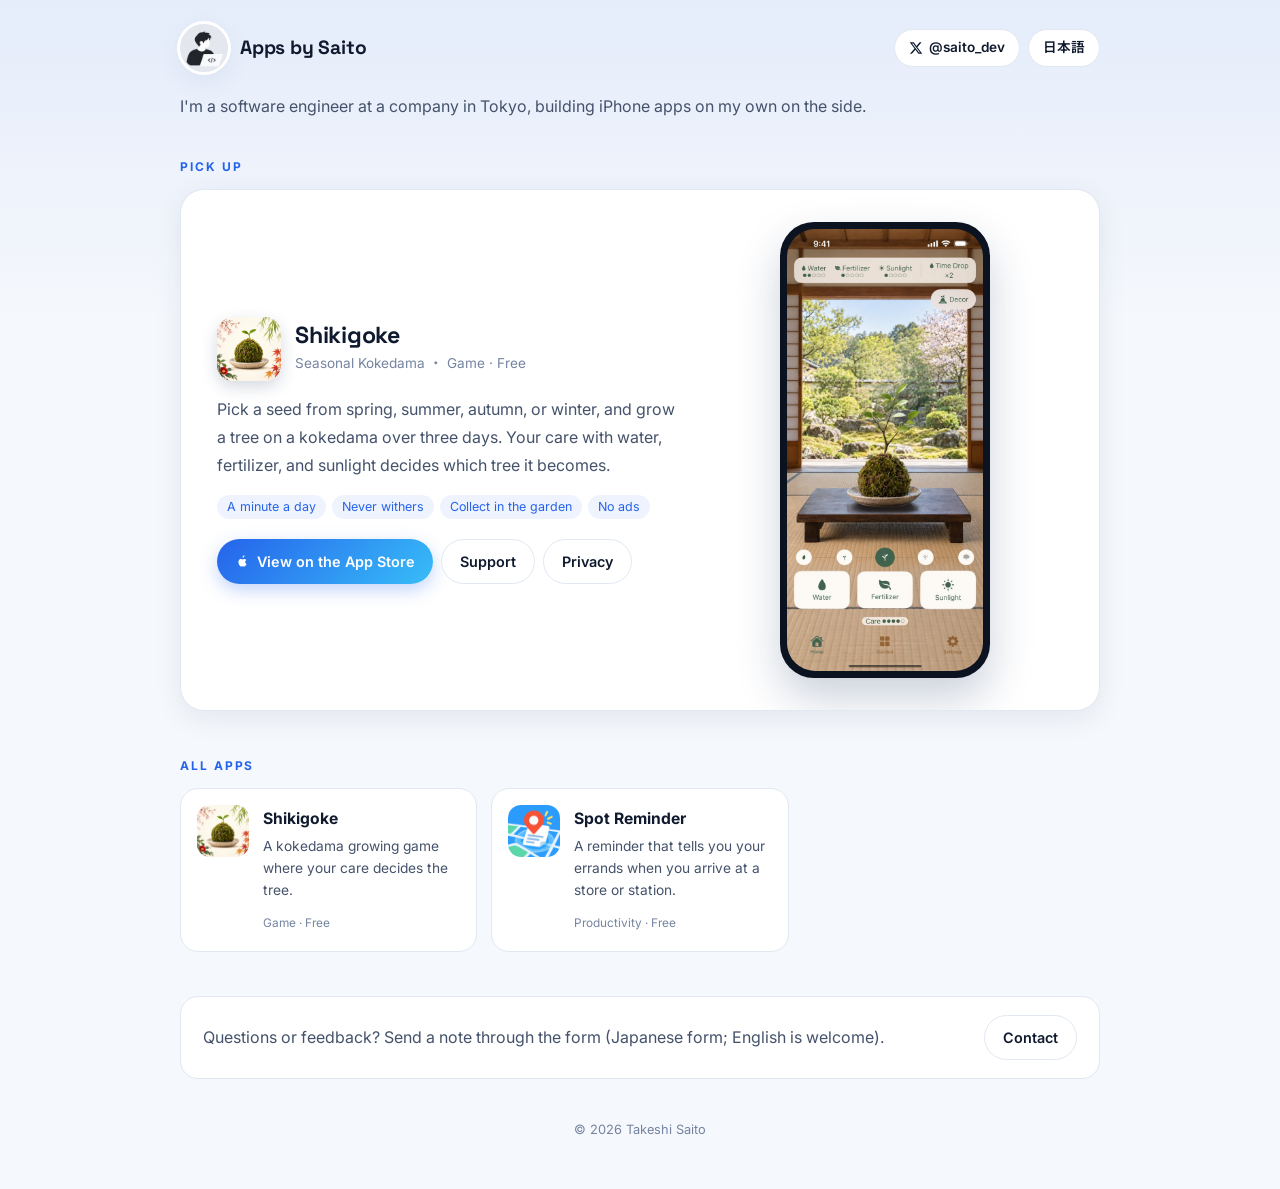
==== en/index.html @ 16587b16 "開発者のトップページ「Saitoの個人開発アプリ」を公開する Co-Authored-By: Claude Opus 5.5 <noreply@anthropic.com>" ====
<!doctype html>
<html lang="en">
<head>
<meta charset="utf-8">
<meta name="viewport" content="width=device-width, initial-scale=1">
<title>Apps by Saito</title>
<meta name="description" content="iPhone apps made by independent developer Takeshi Saito.">
<meta name="theme-color" content="#2563eb">
<link rel="icon" href="../images/avatar.png">
<link rel="preconnect" href="https://fonts.googleapis.com">
<link rel="preconnect" href="https://fonts.gstatic.com" crossorigin>
<link href="https://fonts.googleapis.com/css2?family=Inter:wght@400;600&family=Space+Grotesk:wght@600;700&family=Noto+Sans+JP:wght@400;600;700&display=swap" rel="stylesheet">
<link rel="stylesheet" href="../style.css">
</head>
<body>
<div class="wrap">
<header class="head">
  <a class="me" href="../"><img src="../images/avatar.png" alt=""><span><strong>Apps by Saito</strong></span></a>
  <div class="head-links">
    <a class="pill" href="https://x.com/saito_dev" aria-label="X"><svg viewBox="0 0 24 24" aria-hidden="true"><path d="M18.244 2.25h3.308l-7.227 8.26 8.502 11.24H16.17l-5.214-6.817L4.99 21.75H1.68l7.73-8.835L1.254 2.25H8.08l4.713 6.231zm-1.161 17.52h1.833L7.084 4.126H5.117z"/></svg><span>@saito_dev</span></a>
    <a class="pill" href="../">日本語</a>
  </div>
</header>
<p class="lead">I'm a software engineer at a company in Tokyo, building iPhone apps on my own on the side.</p>
<main>
  <p class="label">Pick up</p>
  <article class="feature" data-pickup>
    <div class="feature-body">
      <div class="app-head">
        <img src="../images/shikigoke.png" alt="">
        <div><h2>Shikigoke</h2><p class="kind">Seasonal Kokedama ・ Game · Free</p></div>
      </div>
      <p class="desc">Pick a seed from spring, summer, autumn, or winter, and grow a tree on a kokedama over three days. Your care with water, fertilizer, and sunlight decides which tree it becomes.</p>
      <ul class="tags"><li>A minute a day</li><li>Never withers</li><li>Collect in the garden</li><li>No ads</li></ul>
      <div class="links"><a class="btn btn-blue" href="https://apps.apple.com/app/id6820094844"><svg viewBox="0 0 24 24" aria-hidden="true"><path d="M16.37 12.6c.02 2.43 2.13 3.24 2.15 3.25-.02.06-.34 1.15-1.11 2.28-.67.98-1.36 1.95-2.45 1.97-1.07.02-1.41-.63-2.64-.63-1.22 0-1.6.61-2.62.65-1.05.04-1.85-1.06-2.52-2.04-1.37-1.99-2.42-5.62-1.01-8.07.7-1.22 1.95-1.99 3.31-2.01 1.03-.02 2.01.7 2.64.7.63 0 1.81-.86 3.05-.73.52.02 1.98.21 2.92 1.59-.08.05-1.74 1.02-1.72 3.04zM14.37 4.65c.56-.68.93-1.62.83-2.56-.8.03-1.77.53-2.35 1.21-.52.6-.97 1.56-.85 2.48.9.07 1.81-.46 2.37-1.13z"/></svg>View on the App Store</a><a class="btn btn-line" href="../shikigoke/en/">Support</a><a class="btn btn-line" href="../shikigoke/en/privacy/">Privacy</a></div>
    </div>
    <div class="phone"><img src="../images/shikigoke_screen_en.jpg" alt="Shikigoke" loading="lazy"></div>
  </article>
  <article class="feature" data-pickup hidden>
    <div class="feature-body">
      <div class="app-head">
        <img src="../images/spot-reminder.png" alt="">
        <div><h2>Spot Reminder</h2><p class="kind">Remember errands when you arrive ・ Productivity · Free</p></div>
      </div>
      <p class="desc">Register the stores, stations, and home you visit often, then just write an errand and pick a place. The app notifies you when you arrive there.</p>
      <ul class="tags"><li>Notifies on arrival</li><li>Date reminders too</li><li>No account</li><li>No ads</li></ul>
      <div class="links"><a class="btn btn-blue" href="https://apps.apple.com/jp/app/id6821204134"><svg viewBox="0 0 24 24" aria-hidden="true"><path d="M16.37 12.6c.02 2.43 2.13 3.24 2.15 3.25-.02.06-.34 1.15-1.11 2.28-.67.98-1.36 1.95-2.45 1.97-1.07.02-1.41-.63-2.64-.63-1.22 0-1.6.61-2.62.65-1.05.04-1.85-1.06-2.52-2.04-1.37-1.99-2.42-5.62-1.01-8.07.7-1.22 1.95-1.99 3.31-2.01 1.03-.02 2.01.7 2.64.7.63 0 1.81-.86 3.05-.73.52.02 1.98.21 2.92 1.59-.08.05-1.74 1.02-1.72 3.04zM14.37 4.65c.56-.68.93-1.62.83-2.56-.8.03-1.77.53-2.35 1.21-.52.6-.97 1.56-.85 2.48.9.07 1.81-.46 2.37-1.13z"/></svg>View on the App Store</a><a class="btn btn-line" href="../spot-reminder/">Support</a><a class="btn btn-line" href="../spot-reminder/privacy/">Privacy</a></div>
    </div>
    <div class="phone"><img src="../images/spot-reminder_screen_en.jpg" alt="Spot Reminder" loading="lazy"></div>
  </article>
  <p class="label">All apps</p>
  <div class="grid">
    <a class="mini" href="https://apps.apple.com/app/id6820094844"><img class="ic" src="../images/shikigoke.png" alt="">
      <div><h3>Shikigoke<span class="new" data-until="2026-11-12">NEW</span></h3>
      <p>A kokedama growing game where your care decides the tree.</p><span class="meta">Game · Free</span></div></a>
    <a class="mini" href="https://apps.apple.com/jp/app/id6821204134"><img class="ic" src="../images/spot-reminder.png" alt="">
      <div><h3>Spot Reminder<span class="new" data-until="2026-11-12">NEW</span></h3>
      <p>A reminder that tells you your errands when you arrive at a store or station.</p><span class="meta">Productivity · Free</span></div></a>
  </div>
  <div class="contact"><p>Questions or feedback? Send a note through the form (Japanese form; English is welcome).</p><a class="btn btn-line" href="https://docs.google.com/forms/d/e/1FAIpQLSfMMRAh4BeQ_ZcTgsZDuV5MzYL22TjPRAj4yL7NFHdgxtLDCQ/viewform">Contact</a></div>
</main>
<footer>© 2026 Takeshi Saito</footer>
</div>
<script>
(function () {
  var cards = document.querySelectorAll('[data-pickup]');
  if (cards.length >= 2) {
  var pick = Math.floor(Math.random() * cards.length);
  cards.forEach(function (c, i) { c.hidden = i !== pick; });
  }
})();
(function () {
  var today = new Date().toISOString().slice(0, 10);
  document.querySelectorAll('[data-until]').forEach(function (n) { if (today >= n.dataset.until) n.remove(); });
})();
</script>
</body>
</html>
---- style.css ----
:root { --bg: #f5f8fc; --card: #ffffff; --ink: #0f1a2e; --ink2: #44526b; --muted: #7584a0; --line: #e1e8f2;
  --blue: #2563eb; --sky: #38bdf8; --shadow: 0 8px 28px rgba(20, 45, 90, .08); }
@media (prefers-color-scheme: dark) {
  :root { --bg: #0a1120; --card: #111a2e; --ink: #e8eef9; --ink2: #b6c3da; --muted: #8796b2; --line: #1f2c47; --shadow: 0 8px 28px rgba(0,0,0,.35); } }
* { box-sizing: border-box; }
html { -webkit-text-size-adjust: 100%; }
body { margin: 0; min-height: 100vh; color: var(--ink); line-height: 1.75; -webkit-font-smoothing: antialiased;
  background: linear-gradient(180deg, rgba(37,99,235,.08), transparent 320px), var(--bg);
  font-family: "Inter", "Noto Sans JP", -apple-system, BlinkMacSystemFont, "Hiragino Sans", sans-serif; }
a { color: inherit; text-decoration: none; }
.wrap { max-width: 960px; margin: 0 auto; padding: 24px 20px 48px; }
.head { display: flex; align-items: center; justify-content: space-between; gap: 12px; flex-wrap: wrap; }
.me { display: flex; align-items: center; gap: 12px; }
.me img { width: 48px; height: 48px; border-radius: 50%; box-shadow: 0 0 0 3px var(--card), var(--shadow); }
.me strong { display: block; font-family: "Space Grotesk", "Inter", sans-serif; font-size: 1.2rem; letter-spacing: -.01em; line-height: 1.2; }
.me small { color: var(--muted); font-size: .82rem; }
.head-links { display: flex; gap: 8px; }
.pill { display: inline-flex; align-items: center; gap: 6px; font-size: .85rem; font-weight: 600; background: var(--card); border: 1px solid var(--line); border-radius: 999px; padding: 6px 14px; }
.pill svg { width: 14px; height: 14px; fill: currentColor; }
.lead { color: var(--ink2); margin: 20px 0 36px; }
.label { font-size: .75rem; letter-spacing: .16em; text-transform: uppercase; color: var(--blue); font-weight: 700; margin: 0 0 12px; }
.feature { display: grid; grid-template-columns: 1.3fr 1fr; gap: 28px; align-items: center; background: var(--card); border: 1px solid var(--line);
  border-radius: 24px; padding: 32px 36px; box-shadow: var(--shadow); overflow: hidden; }
.app-head { display: flex; align-items: center; gap: 14px; margin-bottom: 14px; }
.app-head img { width: 64px; height: 64px; border-radius: 16px; box-shadow: 0 6px 16px rgba(20,45,90,.18); }
.feature h2 { font-family: "Space Grotesk", "Inter", "Noto Sans JP", sans-serif; font-size: 1.45rem; margin: 0; line-height: 1.25; letter-spacing: -.01em; }
.kind { color: var(--muted); font-size: .85rem; margin: 2px 0 0; }
.desc { color: var(--ink2); margin: 0 0 16px; }
.tags { display: flex; flex-wrap: wrap; gap: 6px; list-style: none; margin: 0 0 20px; padding: 0; }
.tags li { font-size: .78rem; color: var(--blue); background: rgba(37,99,235,.08); border-radius: 999px; padding: 1px 10px; }
.links { display: flex; flex-wrap: wrap; gap: 8px; }
.btn { display: inline-flex; align-items: center; gap: 7px; font-weight: 600; font-size: .9rem; border-radius: 999px; padding: 9px 18px; transition: transform .15s ease; }
.btn:hover { transform: translateY(-1px); }
.btn svg { width: 15px; height: 15px; fill: currentColor; }
.btn-blue { background: linear-gradient(135deg, var(--blue), var(--sky)); color: #fff; box-shadow: 0 6px 18px rgba(37,99,235,.28); }
.btn-line { border: 1px solid var(--line); background: var(--card); }
.phone { justify-self: center; width: min(210px, 60vw); aspect-ratio: 600 / 1304; border-radius: 34px; padding: 7px; background: #0b1220;
  box-shadow: 0 20px 44px rgba(20,45,90,.22); }
.phone img { display: block; width: 100%; height: 100%; object-fit: cover; border-radius: 28px; }
.grid { display: grid; grid-template-columns: repeat(auto-fill, minmax(260px, 1fr)); gap: 14px; }
main > .label:not(:first-child) { margin-top: 44px; }
.mini { display: flex; gap: 14px; align-items: flex-start; background: var(--card); border: 1px solid var(--line); border-radius: 18px; padding: 16px;
  transition: transform .15s ease, box-shadow .15s ease; }
.mini:hover { transform: translateY(-2px); box-shadow: var(--shadow); }
.mini .ic { width: 52px; height: 52px; border-radius: 13px; flex: none; object-fit: cover; background: linear-gradient(135deg, #93c5fd, #38bdf8); }
.mini h3 { margin: 0; font-size: .98rem; }
.mini p { margin: 2px 0 6px; color: var(--ink2); font-size: .86rem; line-height: 1.6; }
.mini .meta { font-size: .74rem; color: var(--muted); }
.new { font-size: .66rem; color: #fff; background: linear-gradient(135deg, var(--blue), var(--sky)); border-radius: 999px; padding: 1px 7px; margin-left: 6px; vertical-align: 2px; }
.contact { margin-top: 44px; display: flex; flex-wrap: wrap; align-items: center; justify-content: space-between; gap: 12px;
  background: var(--card); border: 1px solid var(--line); border-radius: 18px; padding: 18px 22px; }
.contact p { margin: 0; color: var(--ink2); }
footer { margin-top: 40px; text-align: center; color: var(--muted); font-size: .8rem; }
@media (max-width: 720px) {
  .feature { grid-template-columns: 1fr; padding: 24px 20px; }
  .phone { width: min(160px, 45vw); }
}
.btn-soon { border: 1px dashed var(--line); color: var(--muted); }
.feature.no-shot { grid-template-columns: 1fr; }
[hidden] { display: none !important; }
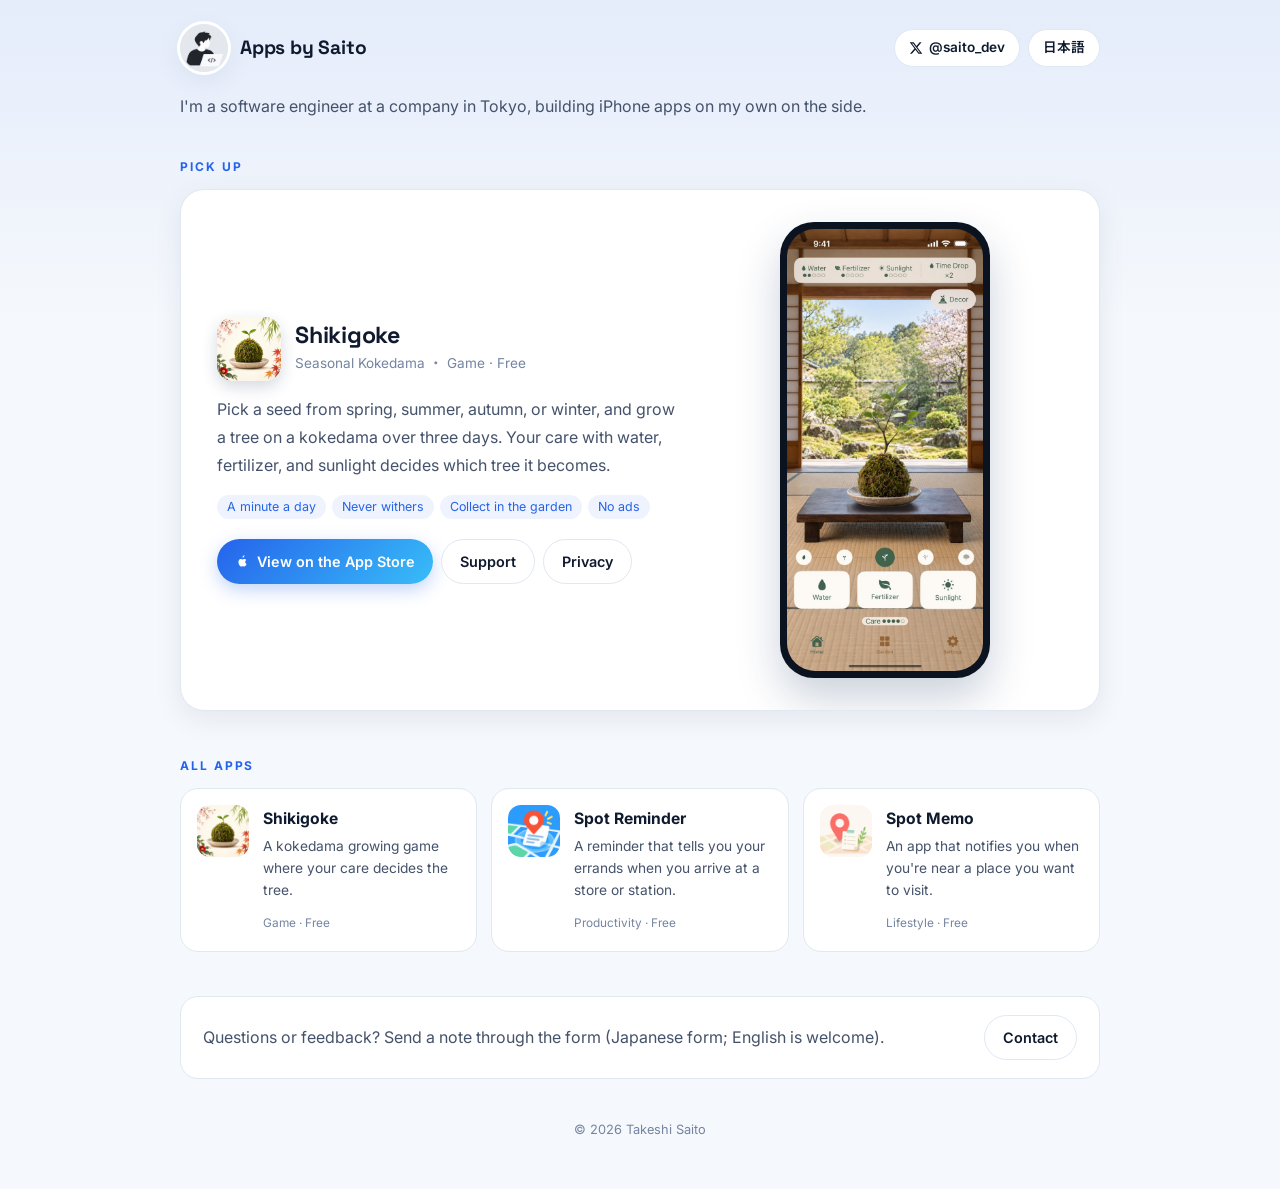
==== commit dd4bd291: "すぽっとメモの公開に合わせて、アプリ一覧に追加する Co-Authored-By: Claude Opus 5.5 <noreply@anthropic.com>" ====
--- a/en/index.html
+++ b/en/index.html
@@ -48,6 +48,18 @@
     </div>
     <div class="phone"><img src="../images/spot-reminder_screen_en.jpg" alt="Spot Reminder" loading="lazy"></div>
   </article>
+  <article class="feature" data-pickup hidden>
+    <div class="feature-body">
+      <div class="app-head">
+        <img src="../images/spot-memo.png" alt="">
+        <div><h2>Spot Memo</h2><p class="kind">Get notified near places you want to visit ・ Lifestyle · Free</p></div>
+      </div>
+      <p class="desc">Save the shops and places you want to visit someday, and the app notifies you when you&#x27;re nearby. No more realizing too late that you were right next to one.</p>
+      <ul class="tags"><li>Notifies when nearby</li><li>Add from the map</li><li>No account</li><li>No ads</li></ul>
+      <div class="links"><a class="btn btn-blue" href="https://apps.apple.com/jp/app/id6823166585"><svg viewBox="0 0 24 24" aria-hidden="true"><path d="M16.37 12.6c.02 2.43 2.13 3.24 2.15 3.25-.02.06-.34 1.15-1.11 2.28-.67.98-1.36 1.95-2.45 1.97-1.07.02-1.41-.63-2.64-.63-1.22 0-1.6.61-2.62.65-1.05.04-1.85-1.06-2.52-2.04-1.37-1.99-2.42-5.62-1.01-8.07.7-1.22 1.95-1.99 3.31-2.01 1.03-.02 2.01.7 2.64.7.63 0 1.81-.86 3.05-.73.52.02 1.98.21 2.92 1.59-.08.05-1.74 1.02-1.72 3.04zM14.37 4.65c.56-.68.93-1.62.83-2.56-.8.03-1.77.53-2.35 1.21-.52.6-.97 1.56-.85 2.48.9.07 1.81-.46 2.37-1.13z"/></svg>View on the App Store</a><a class="btn btn-line" href="../spot-memo/">Support</a><a class="btn btn-line" href="../spot-memo/privacy/">Privacy</a></div>
+    </div>
+    <div class="phone"><img src="../images/spot-memo_screen_ja.jpg" alt="Spot Memo" loading="lazy"></div>
+  </article>
   <p class="label">All apps</p>
   <div class="grid">
     <a class="mini" href="https://apps.apple.com/app/id6820094844"><img class="ic" src="../images/shikigoke.png" alt="">
@@ -56,6 +68,9 @@
     <a class="mini" href="https://apps.apple.com/jp/app/id6821204134"><img class="ic" src="../images/spot-reminder.png" alt="">
       <div><h3>Spot Reminder<span class="new" data-until="2026-11-12">NEW</span></h3>
       <p>A reminder that tells you your errands when you arrive at a store or station.</p><span class="meta">Productivity · Free</span></div></a>
+    <a class="mini" href="https://apps.apple.com/jp/app/id6823166585"><img class="ic" src="../images/spot-memo.png" alt="">
+      <div><h3>Spot Memo<span class="new" data-until="2026-11-18">NEW</span></h3>
+      <p>An app that notifies you when you&#x27;re near a place you want to visit.</p><span class="meta">Lifestyle · Free</span></div></a>
   </div>
   <div class="contact"><p>Questions or feedback? Send a note through the form (Japanese form; English is welcome).</p><a class="btn btn-line" href="https://docs.google.com/forms/d/e/1FAIpQLSfMMRAh4BeQ_ZcTgsZDuV5MzYL22TjPRAj4yL7NFHdgxtLDCQ/viewform">Contact</a></div>
 </main>
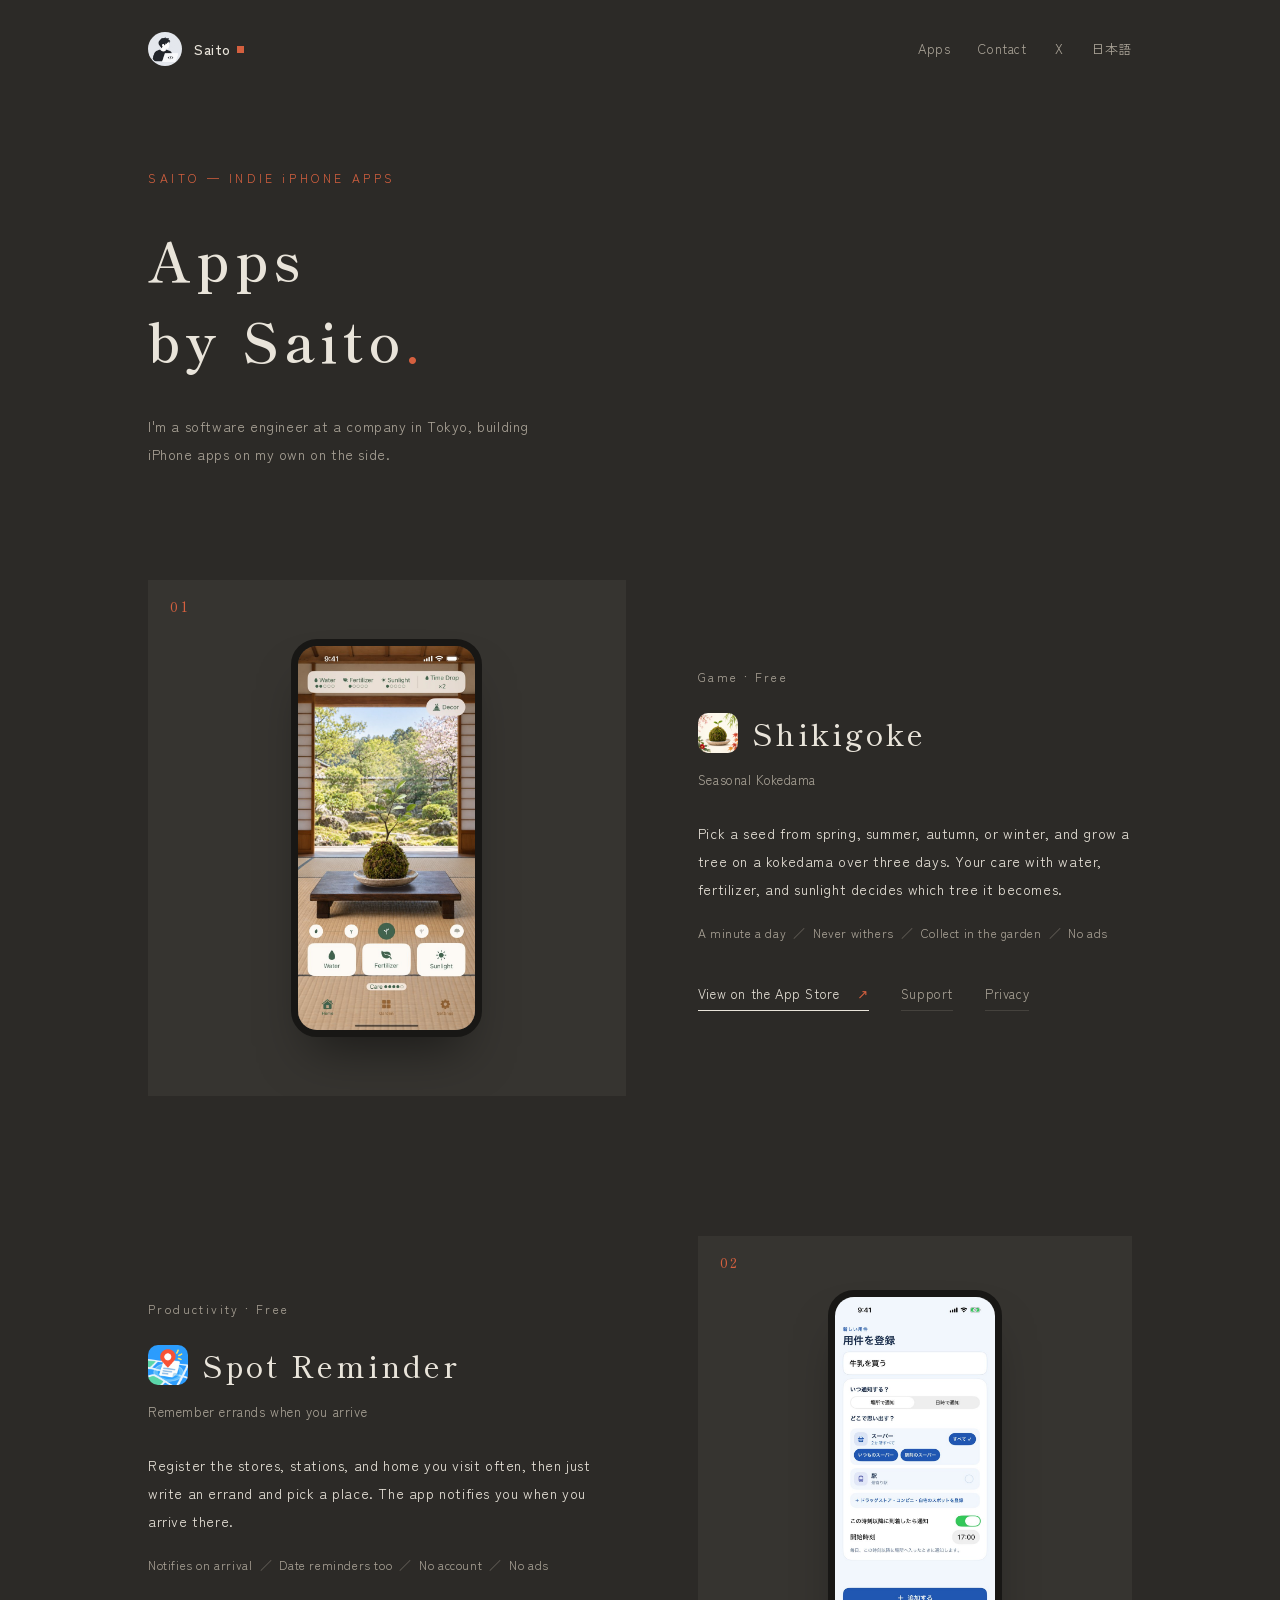
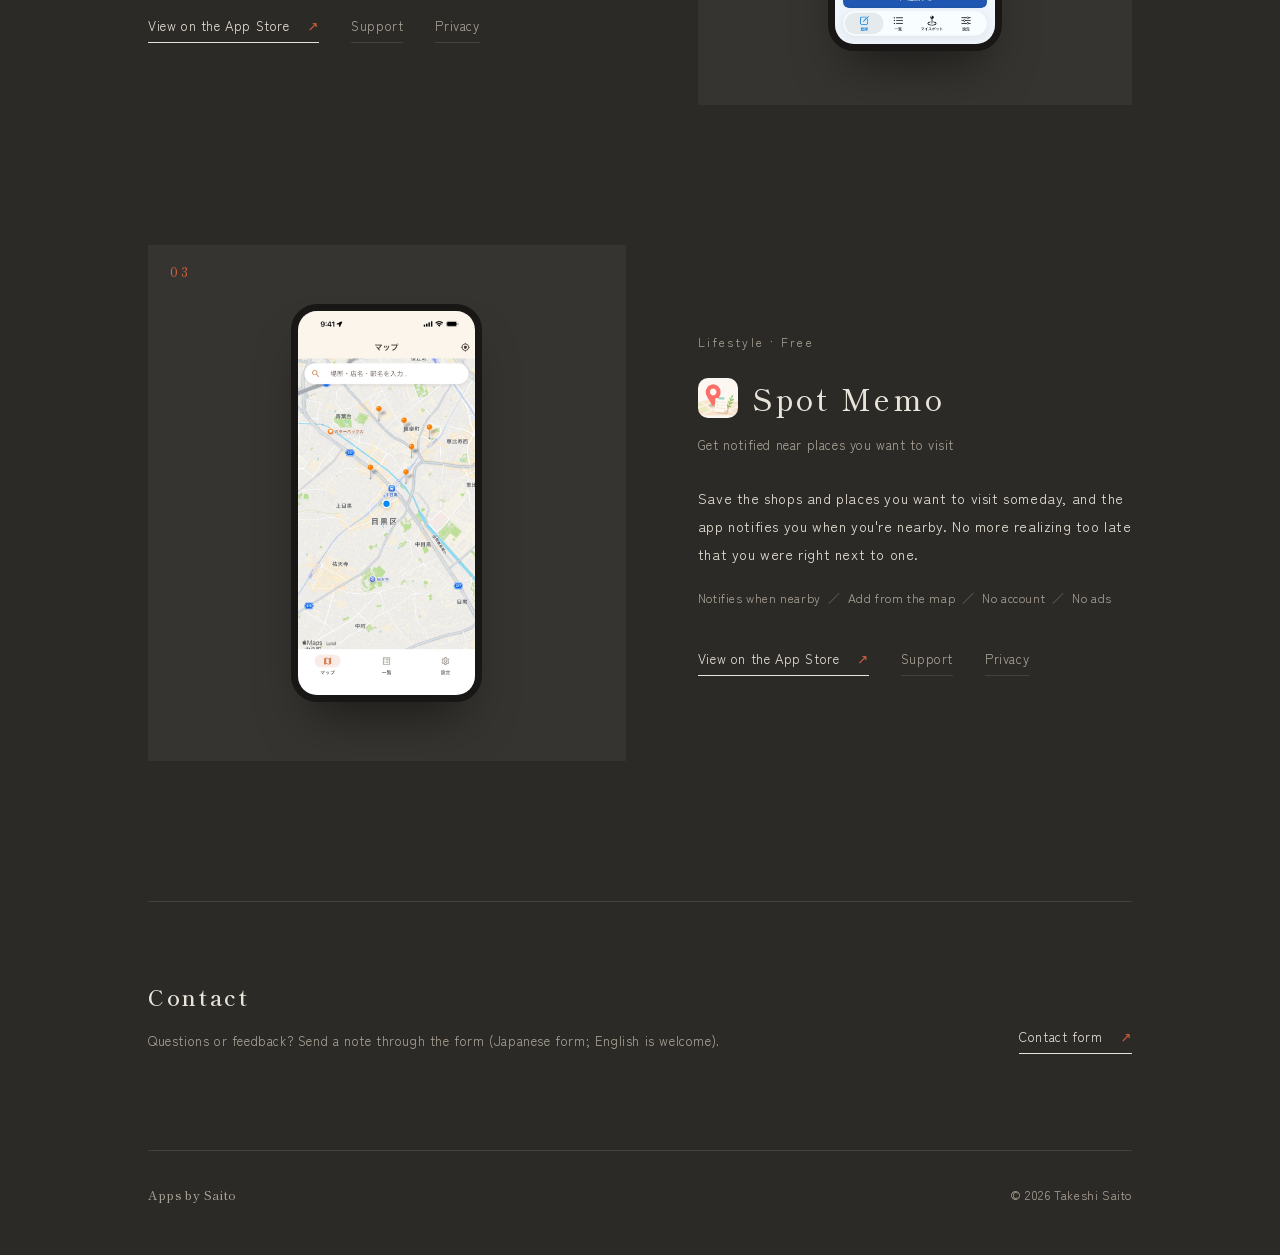
==== commit 0dfdc8d1: "トップページのデザインを変える：消炭色の地に朱の差し色、アプリを左右交互に並べる Co-Authored-By: Claude Opus 5.5 <noreply@anthropic.com>" ====
--- a/en/index.html
+++ b/en/index.html
@@ -5,88 +5,129 @@
 <meta name="viewport" content="width=device-width, initial-scale=1">
 <title>Apps by Saito</title>
 <meta name="description" content="iPhone apps made by independent developer Takeshi Saito.">
-<meta name="theme-color" content="#2563eb">
+<meta name="theme-color" content="#2c2a27">
 <link rel="icon" href="../images/avatar.png">
 <link rel="preconnect" href="https://fonts.googleapis.com">
 <link rel="preconnect" href="https://fonts.gstatic.com" crossorigin>
-<link href="https://fonts.googleapis.com/css2?family=Inter:wght@400;600&family=Space+Grotesk:wght@600;700&family=Noto+Sans+JP:wght@400;600;700&display=swap" rel="stylesheet">
+<link href="https://fonts.googleapis.com/css2?family=Shippori+Mincho:wght@500;600&family=Zen+Kaku+Gothic+New:wght@400;500&display=swap" rel="stylesheet">
 <link rel="stylesheet" href="../style.css">
+<script>document.documentElement.classList.add('js')</script>
 </head>
 <body>
 <div class="wrap">
-<header class="head">
-  <a class="me" href="../"><img src="../images/avatar.png" alt=""><span><strong>Apps by Saito</strong></span></a>
-  <div class="head-links">
-    <a class="pill" href="https://x.com/saito_dev" aria-label="X"><svg viewBox="0 0 24 24" aria-hidden="true"><path d="M18.244 2.25h3.308l-7.227 8.26 8.502 11.24H16.17l-5.214-6.817L4.99 21.75H1.68l7.73-8.835L1.254 2.25H8.08l4.713 6.231zm-1.161 17.52h1.833L7.084 4.126H5.117z"/></svg><span>@saito_dev</span></a>
-    <a class="pill" href="../">日本語</a>
-  </div>
-</header>
-<p class="lead">I'm a software engineer at a company in Tokyo, building iPhone apps on my own on the side.</p>
-<main>
-  <p class="label">Pick up</p>
-  <article class="feature" data-pickup>
-    <div class="feature-body">
-      <div class="app-head">
-        <img src="../images/shikigoke.png" alt="">
-        <div><h2>Shikigoke</h2><p class="kind">Seasonal Kokedama ・ Game · Free</p></div>
+  <header>
+    <a class="me" href="../"><img src="../images/avatar.png" alt=""><span>Saito</span></a>
+    <nav>
+      <a href="#apps">Apps</a>
+      <a href="#contact" class="hide-sp">Contact</a>
+      <a href="https://x.com/saito_dev">X</a>
+      <a href="../">日本語</a>
+    </nav>
+  </header>
+
+  <section class="hero">
+    <p class="eyebrow">SAITO — INDIE iPHONE APPS</p>
+    <h1 class="mincho">Apps<br>by Saito<em>.</em></h1>
+    <p>I'm a software engineer at a company in Tokyo, building iPhone apps on my own on the side.</p>
+  </section>
+
+  <main id="apps">
+    <article class="app reveal">
+      <div class="shot">
+        <span class="num mincho">01</span>
+        <img class="phone" src="../images/shikigoke_screen_en.jpg" alt="Shikigoke screen" loading="lazy">
       </div>
-      <p class="desc">Pick a seed from spring, summer, autumn, or winter, and grow a tree on a kokedama over three days. Your care with water, fertilizer, and sunlight decides which tree it becomes.</p>
-      <ul class="tags"><li>A minute a day</li><li>Never withers</li><li>Collect in the garden</li><li>No ads</li></ul>
-      <div class="links"><a class="btn btn-blue" href="https://apps.apple.com/app/id6820094844"><svg viewBox="0 0 24 24" aria-hidden="true"><path d="M16.37 12.6c.02 2.43 2.13 3.24 2.15 3.25-.02.06-.34 1.15-1.11 2.28-.67.98-1.36 1.95-2.45 1.97-1.07.02-1.41-.63-2.64-.63-1.22 0-1.6.61-2.62.65-1.05.04-1.85-1.06-2.52-2.04-1.37-1.99-2.42-5.62-1.01-8.07.7-1.22 1.95-1.99 3.31-2.01 1.03-.02 2.01.7 2.64.7.63 0 1.81-.86 3.05-.73.52.02 1.98.21 2.92 1.59-.08.05-1.74 1.02-1.72 3.04zM14.37 4.65c.56-.68.93-1.62.83-2.56-.8.03-1.77.53-2.35 1.21-.52.6-.97 1.56-.85 2.48.9.07 1.81-.46 2.37-1.13z"/></svg>View on the App Store</a><a class="btn btn-line" href="../shikigoke/en/">Support</a><a class="btn btn-line" href="../shikigoke/en/privacy/">Privacy</a></div>
+      <div class="text">
+        <p class="kind">Game · Free<span class="new" data-until="2026-11-12">NEW</span></p>
+        <h2 class="mincho"><img src="../images/shikigoke.png" alt="">Shikigoke</h2>
+        <p class="sub">Seasonal Kokedama</p>
+        <p class="desc">Pick a seed from spring, summer, autumn, or winter, and grow a tree on a kokedama over three days. Your care with water, fertilizer, and sunlight decides which tree it becomes.</p>
+        <p class="tags"><span>A minute a day</span><span>Never withers</span><span>Collect in the garden</span><span>No ads</span></p>
+        <div class="links"><a href="https://apps.apple.com/app/id6820094844">View on the App Store<span>↗</span></a><a class="sub" href="../shikigoke/en/">Support</a><a class="sub" href="../shikigoke/en/privacy/">Privacy</a></div>
+      </div>
+    </article>
+    <article class="app reveal">
+      <div class="shot">
+        <span class="num mincho">02</span>
+        <img class="phone" src="../images/spot-reminder_screen_en.jpg" alt="Spot Reminder screen" loading="lazy">
+      </div>
+      <div class="text">
+        <p class="kind">Productivity · Free<span class="new" data-until="2026-11-12">NEW</span></p>
+        <h2 class="mincho"><img src="../images/spot-reminder.png" alt="">Spot Reminder</h2>
+        <p class="sub">Remember errands when you arrive</p>
+        <p class="desc">Register the stores, stations, and home you visit often, then just write an errand and pick a place. The app notifies you when you arrive there.</p>
+        <p class="tags"><span>Notifies on arrival</span><span>Date reminders too</span><span>No account</span><span>No ads</span></p>
+        <div class="links"><a href="https://apps.apple.com/jp/app/id6821204134">View on the App Store<span>↗</span></a><a class="sub" href="../spot-reminder/">Support</a><a class="sub" href="../spot-reminder/privacy/">Privacy</a></div>
+      </div>
+    </article>
+    <article class="app reveal">
+      <div class="shot">
+        <span class="num mincho">03</span>
+        <img class="phone" src="../images/spot-memo_screen_ja.jpg" alt="Spot Memo screen" loading="lazy">
+      </div>
+      <div class="text">
+        <p class="kind">Lifestyle · Free<span class="new" data-until="2026-11-18">NEW</span></p>
+        <h2 class="mincho"><img src="../images/spot-memo.png" alt="">Spot Memo</h2>
+        <p class="sub">Get notified near places you want to visit</p>
+        <p class="desc">Save the shops and places you want to visit someday, and the app notifies you when you&#x27;re nearby. No more realizing too late that you were right next to one.</p>
+        <p class="tags"><span>Notifies when nearby</span><span>Add from the map</span><span>No account</span><span>No ads</span></p>
+        <div class="links"><a href="https://apps.apple.com/jp/app/id6823166585">View on the App Store<span>↗</span></a><a class="sub" href="../spot-memo/">Support</a><a class="sub" href="../spot-memo/privacy/">Privacy</a></div>
+      </div>
+    </article>
+  </main>
+
+  <section class="contact reveal" id="contact">
+    <div>
+      <h2 class="mincho">Contact</h2>
+      <p>Questions or feedback? Send a note through the form (Japanese form; English is welcome).</p>
     </div>
-    <div class="phone"><img src="../images/shikigoke_screen_en.jpg" alt="Shikigoke" loading="lazy"></div>
-  </article>
-  <article class="feature" data-pickup hidden>
-    <div class="feature-body">
-      <div class="app-head">
-        <img src="../images/spot-reminder.png" alt="">
-        <div><h2>Spot Reminder</h2><p class="kind">Remember errands when you arrive ・ Productivity · Free</p></div>
-      </div>
-      <p class="desc">Register the stores, stations, and home you visit often, then just write an errand and pick a place. The app notifies you when you arrive there.</p>
-      <ul class="tags"><li>Notifies on arrival</li><li>Date reminders too</li><li>No account</li><li>No ads</li></ul>
-      <div class="links"><a class="btn btn-blue" href="https://apps.apple.com/jp/app/id6821204134"><svg viewBox="0 0 24 24" aria-hidden="true"><path d="M16.37 12.6c.02 2.43 2.13 3.24 2.15 3.25-.02.06-.34 1.15-1.11 2.28-.67.98-1.36 1.95-2.45 1.97-1.07.02-1.41-.63-2.64-.63-1.22 0-1.6.61-2.62.65-1.05.04-1.85-1.06-2.52-2.04-1.37-1.99-2.42-5.62-1.01-8.07.7-1.22 1.95-1.99 3.31-2.01 1.03-.02 2.01.7 2.64.7.63 0 1.81-.86 3.05-.73.52.02 1.98.21 2.92 1.59-.08.05-1.74 1.02-1.72 3.04zM14.37 4.65c.56-.68.93-1.62.83-2.56-.8.03-1.77.53-2.35 1.21-.52.6-.97 1.56-.85 2.48.9.07 1.81-.46 2.37-1.13z"/></svg>View on the App Store</a><a class="btn btn-line" href="../spot-reminder/">Support</a><a class="btn btn-line" href="../spot-reminder/privacy/">Privacy</a></div>
-    </div>
-    <div class="phone"><img src="../images/spot-reminder_screen_en.jpg" alt="Spot Reminder" loading="lazy"></div>
-  </article>
-  <article class="feature" data-pickup hidden>
-    <div class="feature-body">
-      <div class="app-head">
-        <img src="../images/spot-memo.png" alt="">
-        <div><h2>Spot Memo</h2><p class="kind">Get notified near places you want to visit ・ Lifestyle · Free</p></div>
-      </div>
-      <p class="desc">Save the shops and places you want to visit someday, and the app notifies you when you&#x27;re nearby. No more realizing too late that you were right next to one.</p>
-      <ul class="tags"><li>Notifies when nearby</li><li>Add from the map</li><li>No account</li><li>No ads</li></ul>
-      <div class="links"><a class="btn btn-blue" href="https://apps.apple.com/jp/app/id6823166585"><svg viewBox="0 0 24 24" aria-hidden="true"><path d="M16.37 12.6c.02 2.43 2.13 3.24 2.15 3.25-.02.06-.34 1.15-1.11 2.28-.67.98-1.36 1.95-2.45 1.97-1.07.02-1.41-.63-2.64-.63-1.22 0-1.6.61-2.62.65-1.05.04-1.85-1.06-2.52-2.04-1.37-1.99-2.42-5.62-1.01-8.07.7-1.22 1.95-1.99 3.31-2.01 1.03-.02 2.01.7 2.64.7.63 0 1.81-.86 3.05-.73.52.02 1.98.21 2.92 1.59-.08.05-1.74 1.02-1.72 3.04zM14.37 4.65c.56-.68.93-1.62.83-2.56-.8.03-1.77.53-2.35 1.21-.52.6-.97 1.56-.85 2.48.9.07 1.81-.46 2.37-1.13z"/></svg>View on the App Store</a><a class="btn btn-line" href="../spot-memo/">Support</a><a class="btn btn-line" href="../spot-memo/privacy/">Privacy</a></div>
-    </div>
-    <div class="phone"><img src="../images/spot-memo_screen_ja.jpg" alt="Spot Memo" loading="lazy"></div>
-  </article>
-  <p class="label">All apps</p>
-  <div class="grid">
-    <a class="mini" href="https://apps.apple.com/app/id6820094844"><img class="ic" src="../images/shikigoke.png" alt="">
-      <div><h3>Shikigoke<span class="new" data-until="2026-11-12">NEW</span></h3>
-      <p>A kokedama growing game where your care decides the tree.</p><span class="meta">Game · Free</span></div></a>
-    <a class="mini" href="https://apps.apple.com/jp/app/id6821204134"><img class="ic" src="../images/spot-reminder.png" alt="">
-      <div><h3>Spot Reminder<span class="new" data-until="2026-11-12">NEW</span></h3>
-      <p>A reminder that tells you your errands when you arrive at a store or station.</p><span class="meta">Productivity · Free</span></div></a>
-    <a class="mini" href="https://apps.apple.com/jp/app/id6823166585"><img class="ic" src="../images/spot-memo.png" alt="">
-      <div><h3>Spot Memo<span class="new" data-until="2026-11-18">NEW</span></h3>
-      <p>An app that notifies you when you&#x27;re near a place you want to visit.</p><span class="meta">Lifestyle · Free</span></div></a>
-  </div>
-  <div class="contact"><p>Questions or feedback? Send a note through the form (Japanese form; English is welcome).</p><a class="btn btn-line" href="https://docs.google.com/forms/d/e/1FAIpQLSfMMRAh4BeQ_ZcTgsZDuV5MzYL22TjPRAj4yL7NFHdgxtLDCQ/viewform">Contact</a></div>
-</main>
-<footer>© 2026 Takeshi Saito</footer>
+    <div class="links"><a href="https://docs.google.com/forms/d/e/1FAIpQLSfMMRAh4BeQ_ZcTgsZDuV5MzYL22TjPRAj4yL7NFHdgxtLDCQ/viewform">Contact form<span>↗</span></a></div>
+  </section>
+
+  <footer>
+    <span class="mincho">Apps by Saito</span>
+    <span>© 2026 Takeshi Saito</span>
+  </footer>
 </div>
 <script>
-(function () {
-  var cards = document.querySelectorAll('[data-pickup]');
-  if (cards.length >= 2) {
-  var pick = Math.floor(Math.random() * cards.length);
-  cards.forEach(function (c, i) { c.hidden = i !== pick; });
+(() => {
+  // NEW の印：期限を過ぎていたら消す
+  const today = new Date().toISOString().slice(0, 10);
+  document.querySelectorAll('[data-until]').forEach(n => { if (today >= n.dataset.until) n.remove(); });
+
+  // 見出しを一文字ずつに分け、墨がにじむように出す
+  const h1 = document.querySelector('.hero h1');
+  let i = 0;
+  [...h1.childNodes].forEach(n => {
+    if (n.nodeType !== 3) return;
+    const frag = document.createDocumentFragment();
+    [...n.textContent].forEach(c => {
+      const sp = document.createElement('span');
+      sp.className = 'ch'; sp.textContent = c; sp.style.setProperty('--i', i++);
+      frag.append(sp);
+    });
+    n.replaceWith(frag);
+  });
+  h1.style.setProperty('--n', i);
+
+  // 各段がスクロールでふわっと出る
+  const els = document.querySelectorAll('.reveal');
+  if ('IntersectionObserver' in window) {
+    const io = new IntersectionObserver(entries => entries.forEach(en => {
+      if (en.isIntersecting) { en.target.classList.add('in'); io.unobserve(en.target); }
+    }), { threshold: .12 });
+    els.forEach(el => io.observe(el));
+  } else {
+    els.forEach(el => el.classList.add('in'));
   }
-})();
-(function () {
-  var today = new Date().toISOString().slice(0, 10);
-  document.querySelectorAll('[data-until]').forEach(function (n) { if (today >= n.dataset.until) n.remove(); });
+
+  // 枠の上をカーソルの光がなでる
+  if (matchMedia('(prefers-reduced-motion: reduce)').matches) return;
+  document.querySelectorAll('.shot').forEach(el => el.addEventListener('pointermove', ev => {
+    const r = el.getBoundingClientRect();
+    el.style.setProperty('--mx', (ev.clientX - r.left) + 'px');
+    el.style.setProperty('--my', (ev.clientY - r.top) + 'px');
+  }));
 })();
 </script>
 </body>
--- a/style.css
+++ b/style.css
@@ -1,60 +1,115 @@
-:root { --bg: #f5f8fc; --card: #ffffff; --ink: #0f1a2e; --ink2: #44526b; --muted: #7584a0; --line: #e1e8f2;
-  --blue: #2563eb; --sky: #38bdf8; --shadow: 0 8px 28px rgba(20, 45, 90, .08); }
-@media (prefers-color-scheme: dark) {
-  :root { --bg: #0a1120; --card: #111a2e; --ink: #e8eef9; --ink2: #b6c3da; --muted: #8796b2; --line: #1f2c47; --shadow: 0 8px 28px rgba(0,0,0,.35); } }
-* { box-sizing: border-box; }
-html { -webkit-text-size-adjust: 100%; }
-body { margin: 0; min-height: 100vh; color: var(--ink); line-height: 1.75; -webkit-font-smoothing: antialiased;
-  background: linear-gradient(180deg, rgba(37,99,235,.08), transparent 320px), var(--bg);
-  font-family: "Inter", "Noto Sans JP", -apple-system, BlinkMacSystemFont, "Hiragino Sans", sans-serif; }
+/* 消炭色の地に、生成りの文字と朱の差し色 */
+:root {
+  --paper: #2c2a27;
+  --panel: #363430;
+  --ink: #e9e4da;
+  --muted: #aaa397;
+  --line: #45423d;
+  --frame: #181715;
+  --shu: #d5603f;
+  color-scheme: dark;
+}
+* { box-sizing: border-box; margin: 0; padding: 0; }
+html { scroll-behavior: smooth; }
+body {
+  background: var(--paper);
+  color: var(--ink);
+  font-family: "Zen Kaku Gothic New", system-ui, sans-serif;
+  font-size: 15px;
+  line-height: 2;
+  letter-spacing: .04em;
+  -webkit-font-smoothing: antialiased;
+  overflow-x: hidden;
+}
 a { color: inherit; text-decoration: none; }
-.wrap { max-width: 960px; margin: 0 auto; padding: 24px 20px 48px; }
-.head { display: flex; align-items: center; justify-content: space-between; gap: 12px; flex-wrap: wrap; }
-.me { display: flex; align-items: center; gap: 12px; }
-.me img { width: 48px; height: 48px; border-radius: 50%; box-shadow: 0 0 0 3px var(--card), var(--shadow); }
-.me strong { display: block; font-family: "Space Grotesk", "Inter", sans-serif; font-size: 1.2rem; letter-spacing: -.01em; line-height: 1.2; }
-.me small { color: var(--muted); font-size: .82rem; }
-.head-links { display: flex; gap: 8px; }
-.pill { display: inline-flex; align-items: center; gap: 6px; font-size: .85rem; font-weight: 600; background: var(--card); border: 1px solid var(--line); border-radius: 999px; padding: 6px 14px; }
-.pill svg { width: 14px; height: 14px; fill: currentColor; }
-.lead { color: var(--ink2); margin: 20px 0 36px; }
-.label { font-size: .75rem; letter-spacing: .16em; text-transform: uppercase; color: var(--blue); font-weight: 700; margin: 0 0 12px; }
-.feature { display: grid; grid-template-columns: 1.3fr 1fr; gap: 28px; align-items: center; background: var(--card); border: 1px solid var(--line);
-  border-radius: 24px; padding: 32px 36px; box-shadow: var(--shadow); overflow: hidden; }
-.app-head { display: flex; align-items: center; gap: 14px; margin-bottom: 14px; }
-.app-head img { width: 64px; height: 64px; border-radius: 16px; box-shadow: 0 6px 16px rgba(20,45,90,.18); }
-.feature h2 { font-family: "Space Grotesk", "Inter", "Noto Sans JP", sans-serif; font-size: 1.45rem; margin: 0; line-height: 1.25; letter-spacing: -.01em; }
-.kind { color: var(--muted); font-size: .85rem; margin: 2px 0 0; }
-.desc { color: var(--ink2); margin: 0 0 16px; }
-.tags { display: flex; flex-wrap: wrap; gap: 6px; list-style: none; margin: 0 0 20px; padding: 0; }
-.tags li { font-size: .78rem; color: var(--blue); background: rgba(37,99,235,.08); border-radius: 999px; padding: 1px 10px; }
-.links { display: flex; flex-wrap: wrap; gap: 8px; }
-.btn { display: inline-flex; align-items: center; gap: 7px; font-weight: 600; font-size: .9rem; border-radius: 999px; padding: 9px 18px; transition: transform .15s ease; }
-.btn:hover { transform: translateY(-1px); }
-.btn svg { width: 15px; height: 15px; fill: currentColor; }
-.btn-blue { background: linear-gradient(135deg, var(--blue), var(--sky)); color: #fff; box-shadow: 0 6px 18px rgba(37,99,235,.28); }
-.btn-line { border: 1px solid var(--line); background: var(--card); }
-.phone { justify-self: center; width: min(210px, 60vw); aspect-ratio: 600 / 1304; border-radius: 34px; padding: 7px; background: #0b1220;
-  box-shadow: 0 20px 44px rgba(20,45,90,.22); }
-.phone img { display: block; width: 100%; height: 100%; object-fit: cover; border-radius: 28px; }
-.grid { display: grid; grid-template-columns: repeat(auto-fill, minmax(260px, 1fr)); gap: 14px; }
-main > .label:not(:first-child) { margin-top: 44px; }
-.mini { display: flex; gap: 14px; align-items: flex-start; background: var(--card); border: 1px solid var(--line); border-radius: 18px; padding: 16px;
-  transition: transform .15s ease, box-shadow .15s ease; }
-.mini:hover { transform: translateY(-2px); box-shadow: var(--shadow); }
-.mini .ic { width: 52px; height: 52px; border-radius: 13px; flex: none; object-fit: cover; background: linear-gradient(135deg, #93c5fd, #38bdf8); }
-.mini h3 { margin: 0; font-size: .98rem; }
-.mini p { margin: 2px 0 6px; color: var(--ink2); font-size: .86rem; line-height: 1.6; }
-.mini .meta { font-size: .74rem; color: var(--muted); }
-.new { font-size: .66rem; color: #fff; background: linear-gradient(135deg, var(--blue), var(--sky)); border-radius: 999px; padding: 1px 7px; margin-left: 6px; vertical-align: 2px; }
-.contact { margin-top: 44px; display: flex; flex-wrap: wrap; align-items: center; justify-content: space-between; gap: 12px;
-  background: var(--card); border: 1px solid var(--line); border-radius: 18px; padding: 18px 22px; }
-.contact p { margin: 0; color: var(--ink2); }
-footer { margin-top: 40px; text-align: center; color: var(--muted); font-size: .8rem; }
-@media (max-width: 720px) {
-  .feature { grid-template-columns: 1fr; padding: 24px 20px; }
-  .phone { width: min(160px, 45vw); }
+.mincho { font-family: "Shippori Mincho", serif; font-weight: 500; }
+.wrap { max-width: 1040px; margin: 0 auto; padding: 0 28px; }
+
+header { display: flex; align-items: center; justify-content: space-between; padding: 32px 0; }
+.me { display: flex; align-items: center; gap: 12px; font-size: 14px; font-weight: 500; }
+.me img { width: 34px; height: 34px; border-radius: 50%; }
+.me span::after { content: ""; display: inline-block; width: 7px; height: 7px; background: var(--shu); margin-left: 6px; vertical-align: 2px; }
+nav { display: flex; gap: 28px; font-size: 13px; color: var(--muted); }
+nav a:hover { color: var(--ink); }
+
+.hero { padding: 36px 0 112px; }
+.hero .eyebrow { font-size: 12px; letter-spacing: .3em; color: var(--shu); margin-bottom: 28px; }
+.hero h1 { font-size: clamp(32px, 5.4vw, 54px); line-height: 1.5; letter-spacing: .1em; font-weight: 600; }
+.hero h1 em { font-style: normal; color: var(--shu); }
+.hero p { margin-top: 32px; color: var(--muted); font-size: 14px; max-width: 30em; }
+
+/* アプリ：画面の枠と説明を左右交互に並べる */
+.app { display: grid; grid-template-columns: 1.1fr 1fr; gap: 72px; align-items: center; padding-bottom: 140px; }
+.app:nth-of-type(even) .shot { order: 2; }
+.shot { aspect-ratio: 5 / 5.4; display: grid; place-items: center; position: relative; background: var(--panel); overflow: hidden; }
+.shot > * { position: relative; z-index: 1; }
+.shot .phone {
+  width: 40%; border-radius: 26px; border: 7px solid var(--frame);
+  box-shadow: 0 30px 50px -20px rgba(0, 0, 0, .5);
+  transition: transform .8s cubic-bezier(.2, .7, .2, 1);
 }
-.btn-soon { border: 1px dashed var(--line); color: var(--muted); }
-.feature.no-shot { grid-template-columns: 1fr; }
-[hidden] { display: none !important; }
+.shot .big-icon { width: 34%; border-radius: 22%; box-shadow: 0 24px 40px -18px rgba(0, 0, 0, .5); }
+.app:hover .shot .phone { transform: translateY(-6px); }
+.shot .num { position: absolute; left: 22px; top: 14px; font-size: 13px; color: var(--shu); letter-spacing: .2em; }
+.text .kind { font-size: 12px; color: var(--muted); letter-spacing: .2em; display: flex; align-items: center; gap: 12px; }
+.text .new { font-size: 10px; color: #fff; background: var(--shu); letter-spacing: .15em; padding: 0 7px; line-height: 1.8; }
+.text h2 { display: flex; align-items: center; gap: 14px; font-size: 30px; margin: 14px 0 4px; letter-spacing: .1em; }
+.text h2 img { width: 40px; height: 40px; border-radius: 10px; }
+.text .sub { font-size: 13px; color: var(--muted); }
+.text .desc { margin-top: 26px; font-size: 14px; }
+.text .tags { margin-top: 18px; font-size: 12px; color: var(--muted); }
+.text .tags span + span::before { content: "／"; margin: 0 .6em; opacity: .6; }
+
+/* リンク：下線だけ。カーソルを乗せると朱の下線が左から引かれる */
+.links { margin-top: 36px; display: flex; flex-wrap: wrap; gap: 10px 32px; font-size: 13px; }
+.links a, .links .soon { padding-bottom: 4px; display: inline-flex; gap: 18px; }
+.links a {
+  --lc: var(--ink);
+  background: linear-gradient(var(--shu), var(--shu)) left bottom / 0 1px no-repeat,
+              linear-gradient(var(--lc), var(--lc)) left bottom / 100% 1px no-repeat;
+  transition: background-size .45s cubic-bezier(.2, .7, .2, 1), color .3s;
+}
+.links a.sub { --lc: var(--line); color: var(--muted); }
+.links a span { color: var(--shu); }
+.links a:hover { color: var(--shu); background-size: 100% 1px, 100% 1px; }
+.links .soon { color: var(--muted); border-bottom: 1px dashed var(--line); }
+
+.contact { border-top: 1px solid var(--line); padding: 72px 0 96px; display: flex; justify-content: space-between; align-items: flex-end; gap: 24px; flex-wrap: wrap; }
+.contact h2 { font-weight: 600; font-size: 22px; letter-spacing: .12em; margin-bottom: 10px; }
+.contact p { font-size: 13px; color: var(--muted); }
+.contact .links { margin-top: 0; }
+
+footer { border-top: 1px solid var(--line); padding: 32px 0 48px; display: flex; justify-content: space-between; gap: 16px; flex-wrap: wrap; font-size: 12px; color: var(--muted); }
+
+/* ── アニメーション（JavaScriptが動くときだけ） ── */
+/* 各段がスクロールでふわっと出る */
+.js .reveal { opacity: 0; transform: translateY(24px); transition: opacity 1s ease, transform 1s cubic-bezier(.2, .7, .2, 1); }
+.js .reveal.in { opacity: 1; transform: none; }
+/* 見出し：墨がにじむように一文字ずつ */
+.hero h1 .ch { display: inline-block; white-space: pre; opacity: 0; filter: blur(10px); transform: translateY(6px);
+  animation: ink 1.1s cubic-bezier(.2, .7, .2, 1) forwards; animation-delay: calc(var(--i) * 70ms + 150ms); }
+@keyframes ink { to { opacity: 1; filter: blur(0); transform: none; } }
+/* 朱の点：はんこを押すように */
+.js .hero h1 em { display: inline-block; opacity: 0; transform: scale(2.4);
+  animation: stamp .45s cubic-bezier(.3, 1.6, .5, 1) forwards; animation-delay: calc(var(--n, 12) * 70ms + 650ms); }
+@keyframes stamp { to { opacity: 1; transform: scale(1); } }
+/* 枠の上をカーソルの光がなでる */
+.shot::after { content: ""; position: absolute; inset: 0; z-index: 0; pointer-events: none; opacity: 0; transition: opacity .4s;
+  background: radial-gradient(320px circle at var(--mx, 50%) var(--my, 50%), rgba(233, 228, 218, .07), transparent 70%); }
+.shot:hover::after { opacity: 1; }
+
+@media (prefers-reduced-motion: reduce) {
+  .js .reveal, .hero h1 .ch, .js .hero h1 em { opacity: 1; transform: none; filter: none; transition: none; animation: none; }
+  .shot .phone { transition: none; }
+}
+
+@media (max-width: 760px) {
+  .wrap { padding: 0 20px; }
+  nav { gap: 18px; }
+  nav .hide-sp { display: none; }
+  .hero { padding: 20px 0 72px; }
+  .app { grid-template-columns: 1fr; gap: 32px; padding-bottom: 96px; }
+  .app:nth-of-type(even) .shot { order: 0; }
+  .shot .phone { width: 48%; }
+  .text h2 { font-size: 26px; }
+}
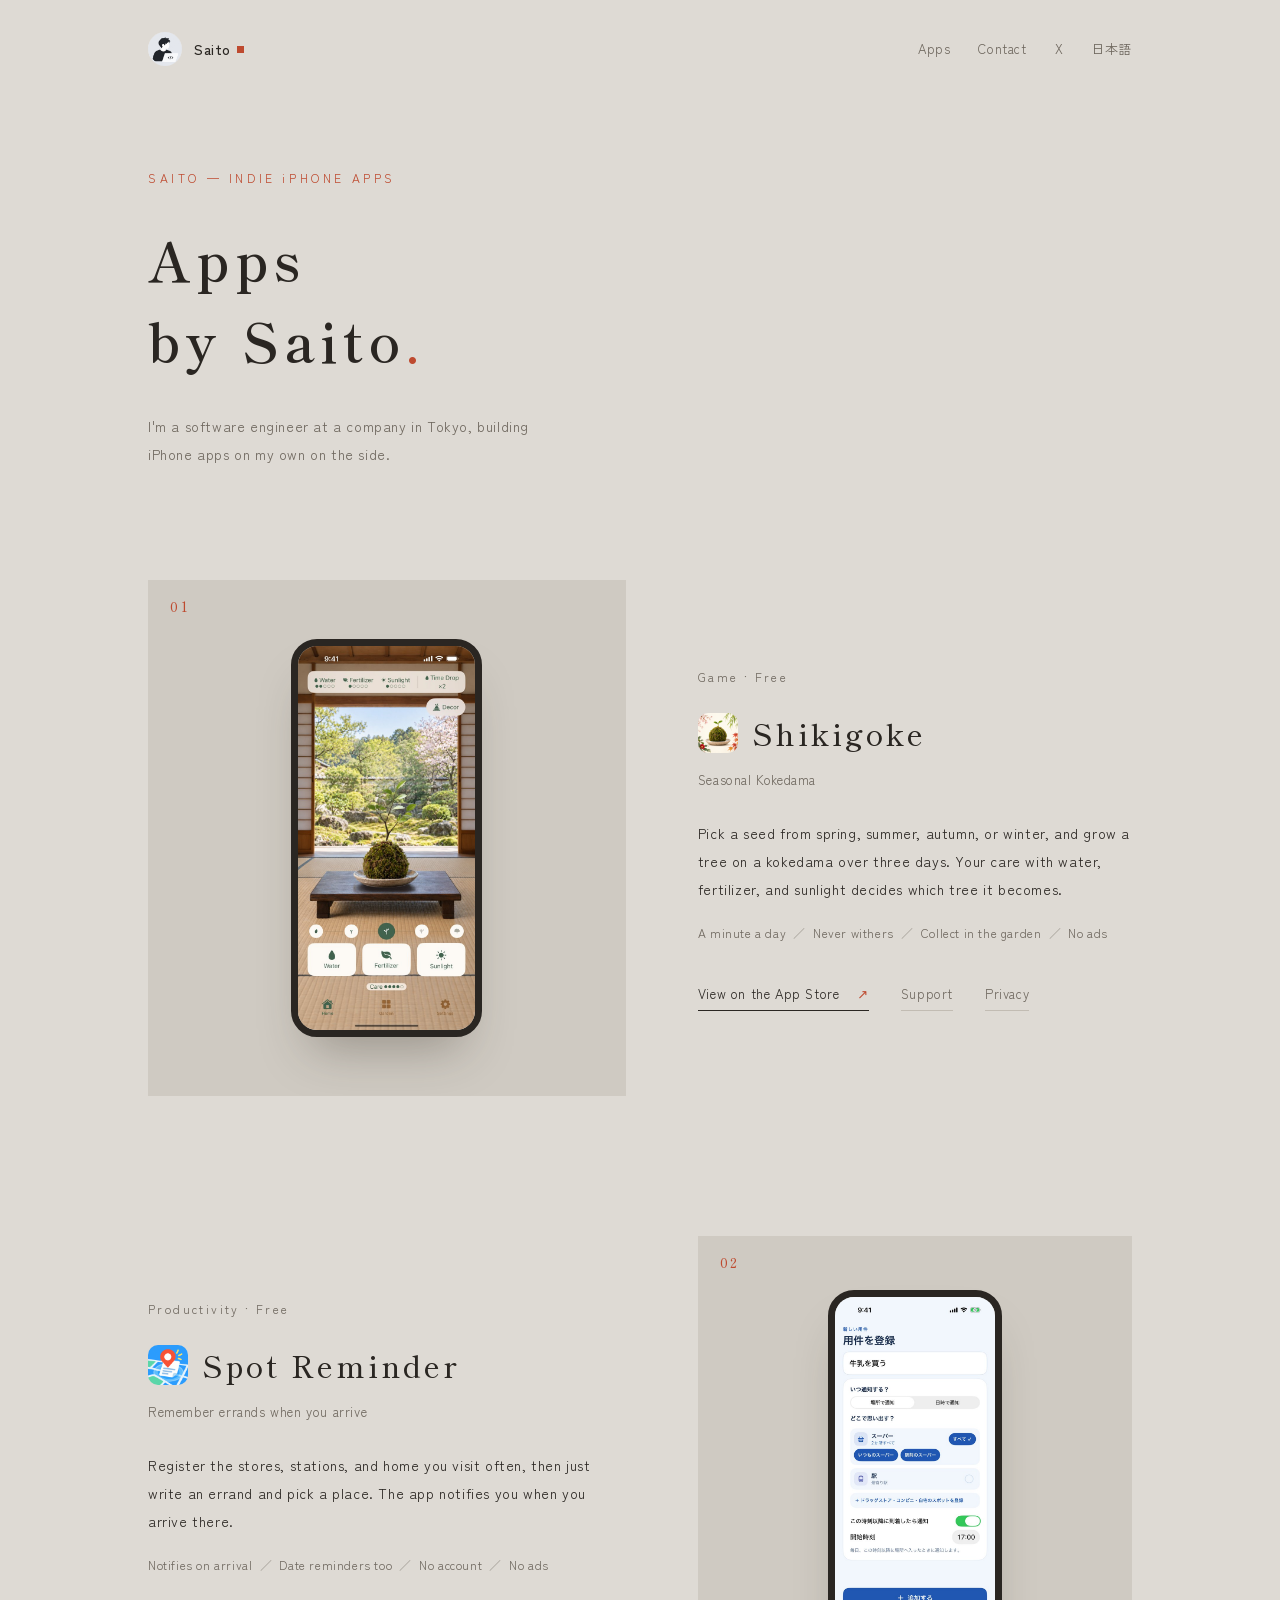
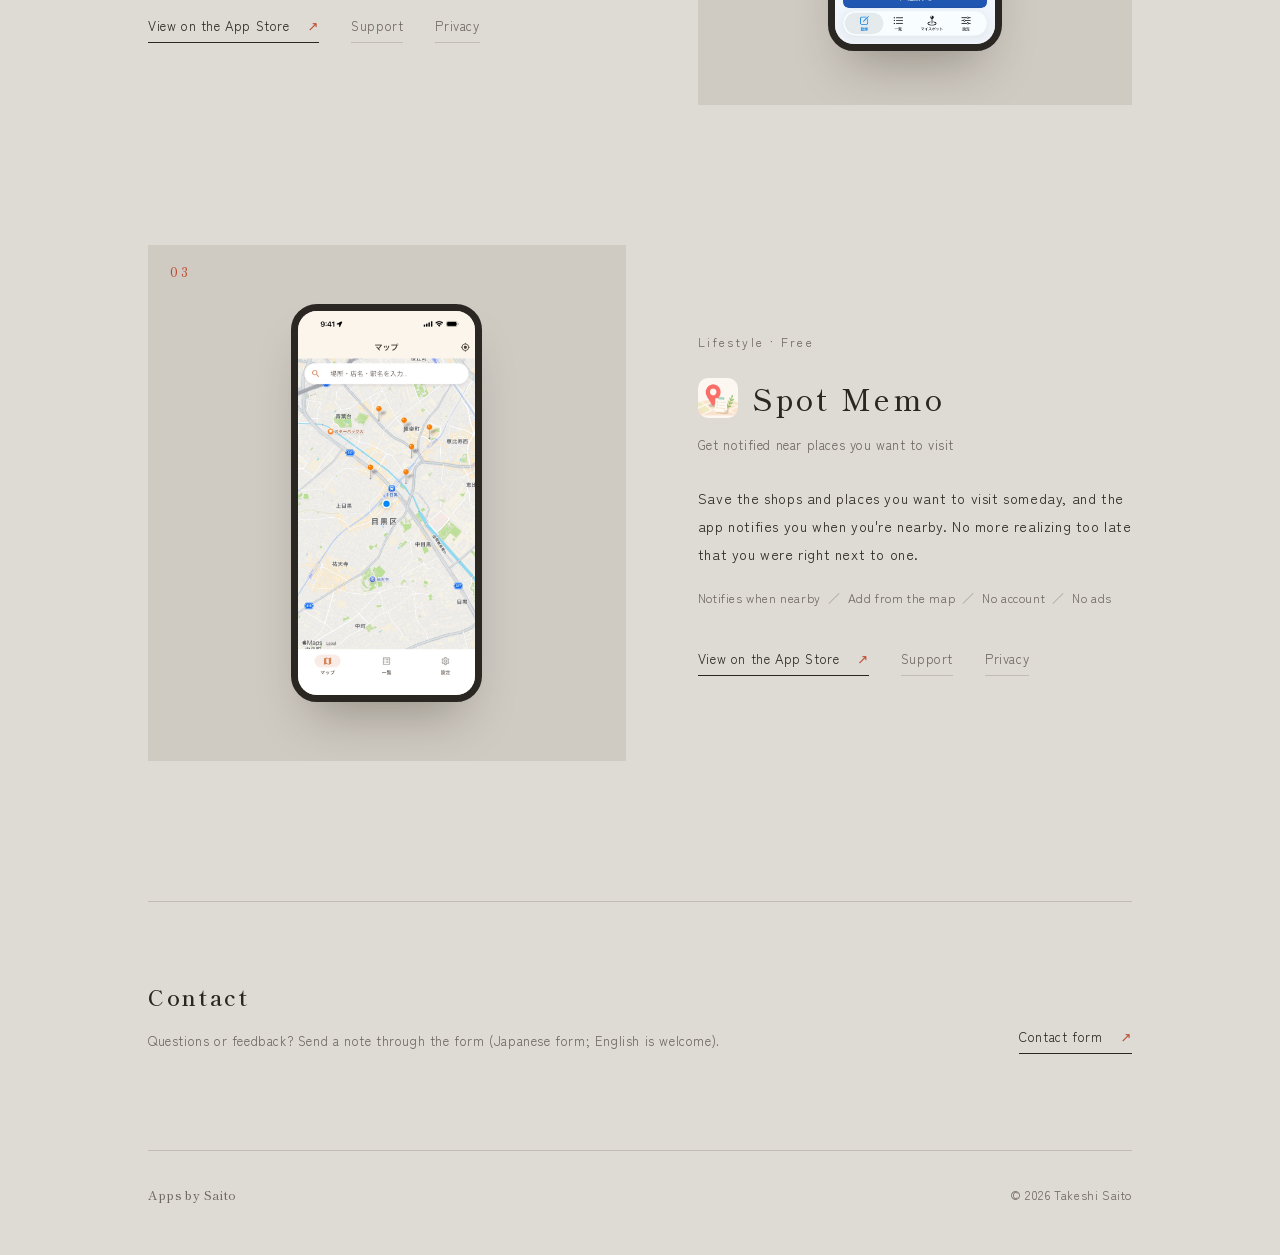
==== commit 4582bd98: "トップページの地の色を消炭色からグレージュに変える Co-Authored-By: Claude Opus 5.5 <noreply@anthropic.com>" ====
--- a/en/index.html
+++ b/en/index.html
@@ -5,7 +5,7 @@
 <meta name="viewport" content="width=device-width, initial-scale=1">
 <title>Apps by Saito</title>
 <meta name="description" content="iPhone apps made by independent developer Takeshi Saito.">
-<meta name="theme-color" content="#2c2a27">
+<meta name="theme-color" content="#dedad4">
 <link rel="icon" href="../images/avatar.png">
 <link rel="preconnect" href="https://fonts.googleapis.com">
 <link rel="preconnect" href="https://fonts.gstatic.com" crossorigin>
--- a/style.css
+++ b/style.css
@@ -1,13 +1,14 @@
-/* 消炭色の地に、生成りの文字と朱の差し色 */
+/* グレージュの地に、墨の文字と朱の差し色 */
 :root {
-  --paper: #2c2a27;
-  --panel: #363430;
-  --ink: #e9e4da;
-  --muted: #aaa397;
-  --line: #45423d;
-  --frame: #181715;
-  --shu: #d5603f;
-  color-scheme: dark;
+  --paper: #dedad4;
+  --panel: #cfcac2;
+  --ink: #2a2622;
+  --muted: #6e675e;
+  --line: #c2bcb3;
+  --frame: #2a2622;
+  --shu: #be4a2f;
+  --shadow: rgba(50, 40, 30, .35);
+  color-scheme: light;
 }
 * { box-sizing: border-box; margin: 0; padding: 0; }
 html { scroll-behavior: smooth; }
@@ -45,10 +46,10 @@
 .shot > * { position: relative; z-index: 1; }
 .shot .phone {
   width: 40%; border-radius: 26px; border: 7px solid var(--frame);
-  box-shadow: 0 30px 50px -20px rgba(0, 0, 0, .5);
+  box-shadow: 0 30px 50px -20px var(--shadow);
   transition: transform .8s cubic-bezier(.2, .7, .2, 1);
 }
-.shot .big-icon { width: 34%; border-radius: 22%; box-shadow: 0 24px 40px -18px rgba(0, 0, 0, .5); }
+.shot .big-icon { width: 34%; border-radius: 22%; box-shadow: 0 24px 40px -18px var(--shadow); }
 .app:hover .shot .phone { transform: translateY(-6px); }
 .shot .num { position: absolute; left: 22px; top: 14px; font-size: 13px; color: var(--shu); letter-spacing: .2em; }
 .text .kind { font-size: 12px; color: var(--muted); letter-spacing: .2em; display: flex; align-items: center; gap: 12px; }
@@ -95,7 +96,7 @@
 @keyframes stamp { to { opacity: 1; transform: scale(1); } }
 /* 枠の上をカーソルの光がなでる */
 .shot::after { content: ""; position: absolute; inset: 0; z-index: 0; pointer-events: none; opacity: 0; transition: opacity .4s;
-  background: radial-gradient(320px circle at var(--mx, 50%) var(--my, 50%), rgba(233, 228, 218, .07), transparent 70%); }
+  background: radial-gradient(320px circle at var(--mx, 50%) var(--my, 50%), rgba(255, 255, 255, .28), transparent 70%); }
 .shot:hover::after { opacity: 1; }
 
 @media (prefers-reduced-motion: reduce) {
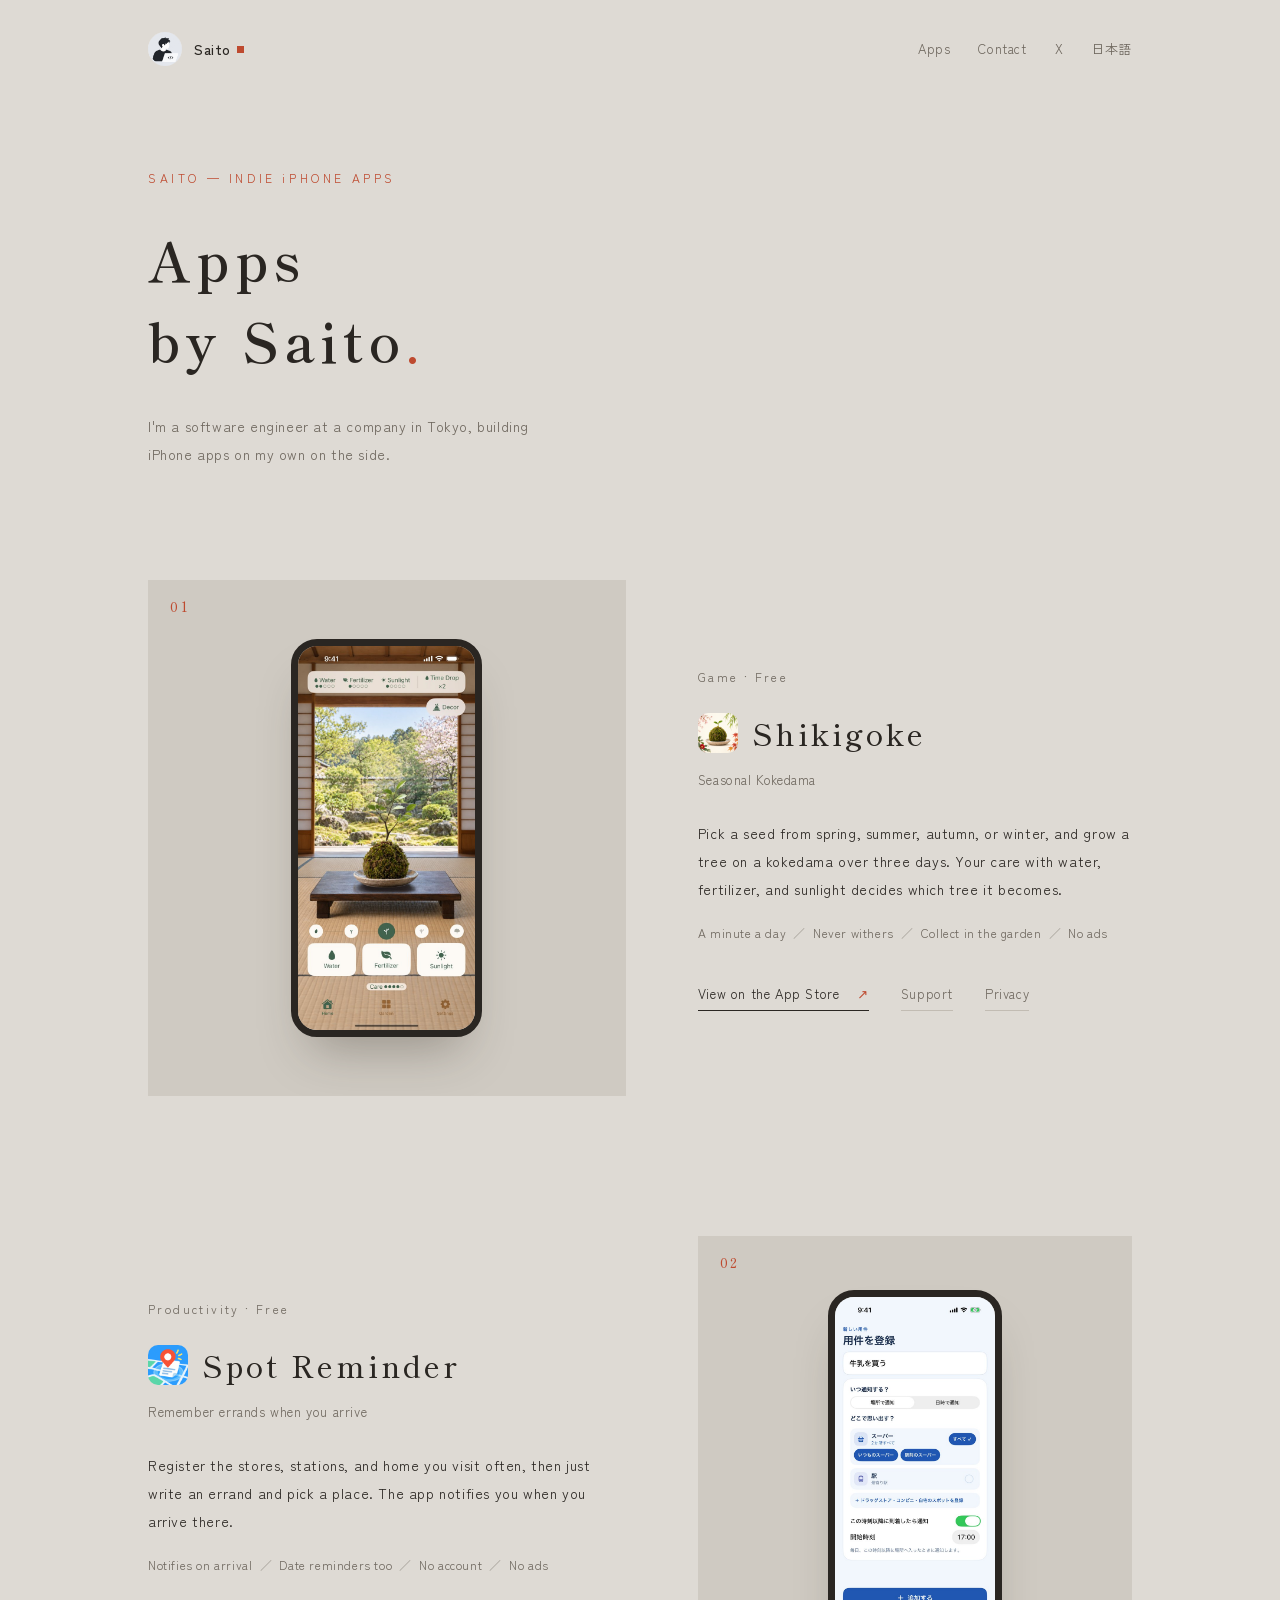
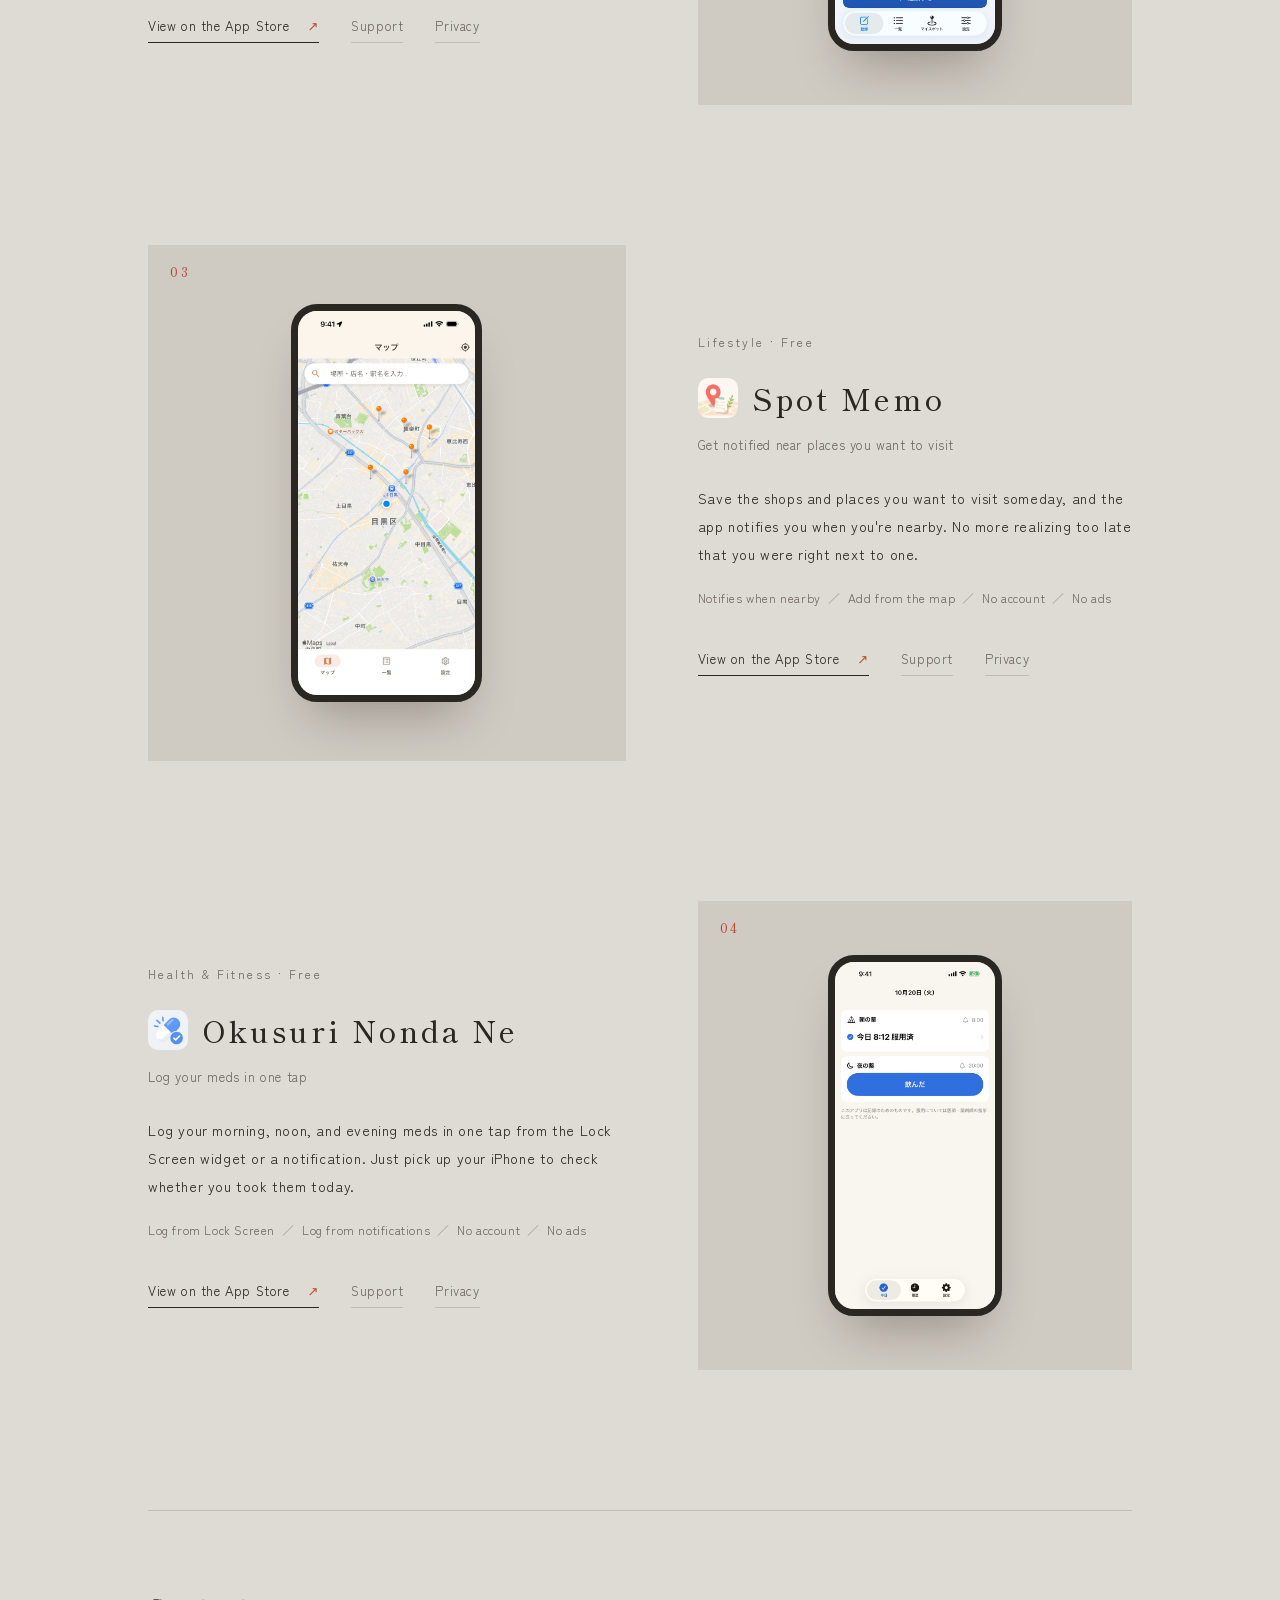
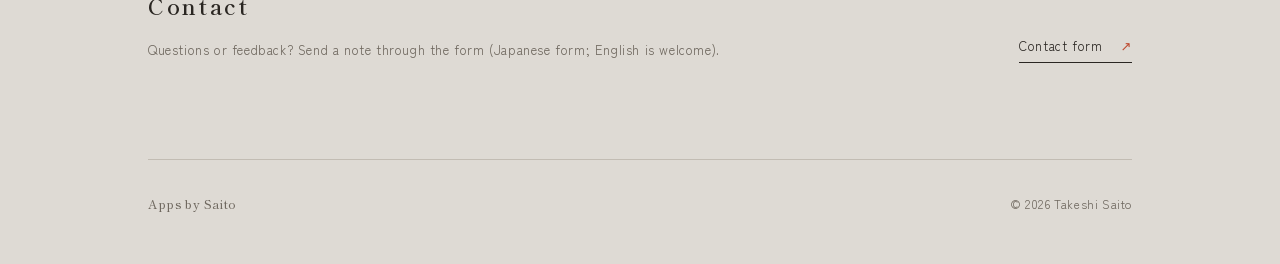
==== commit 34b2b7b5: "お薬飲んだねの公開に合わせて、アプリ一覧に追加する Co-Authored-By: Claude Opus 5.5 <noreply@anthropic.com>" ====
--- a/en/index.html
+++ b/en/index.html
@@ -74,6 +74,20 @@
         <div class="links"><a href="https://apps.apple.com/jp/app/id6823166585">View on the App Store<span>↗</span></a><a class="sub" href="../spot-memo/">Support</a><a class="sub" href="../spot-memo/privacy/">Privacy</a></div>
       </div>
     </article>
+    <article class="app reveal">
+      <div class="shot">
+        <span class="num mincho">04</span>
+        <img class="phone" src="../images/okusuri-nonda-ne_screen_ja.jpg" alt="Okusuri Nonda Ne screen" loading="lazy">
+      </div>
+      <div class="text">
+        <p class="kind">Health &amp; Fitness · Free<span class="new" data-until="2026-11-20">NEW</span></p>
+        <h2 class="mincho"><img src="../images/okusuri-nonda-ne.png" alt="">Okusuri Nonda Ne</h2>
+        <p class="sub">Log your meds in one tap</p>
+        <p class="desc">Log your morning, noon, and evening meds in one tap from the Lock Screen widget or a notification. Just pick up your iPhone to check whether you took them today.</p>
+        <p class="tags"><span>Log from Lock Screen</span><span>Log from notifications</span><span>No account</span><span>No ads</span></p>
+        <div class="links"><a href="https://apps.apple.com/jp/app/id6824487497">View on the App Store<span>↗</span></a><a class="sub" href="../okusuri-nonda-ne/">Support</a><a class="sub" href="../okusuri-nonda-ne/privacy/">Privacy</a></div>
+      </div>
+    </article>
   </main>
 
   <section class="contact reveal" id="contact">
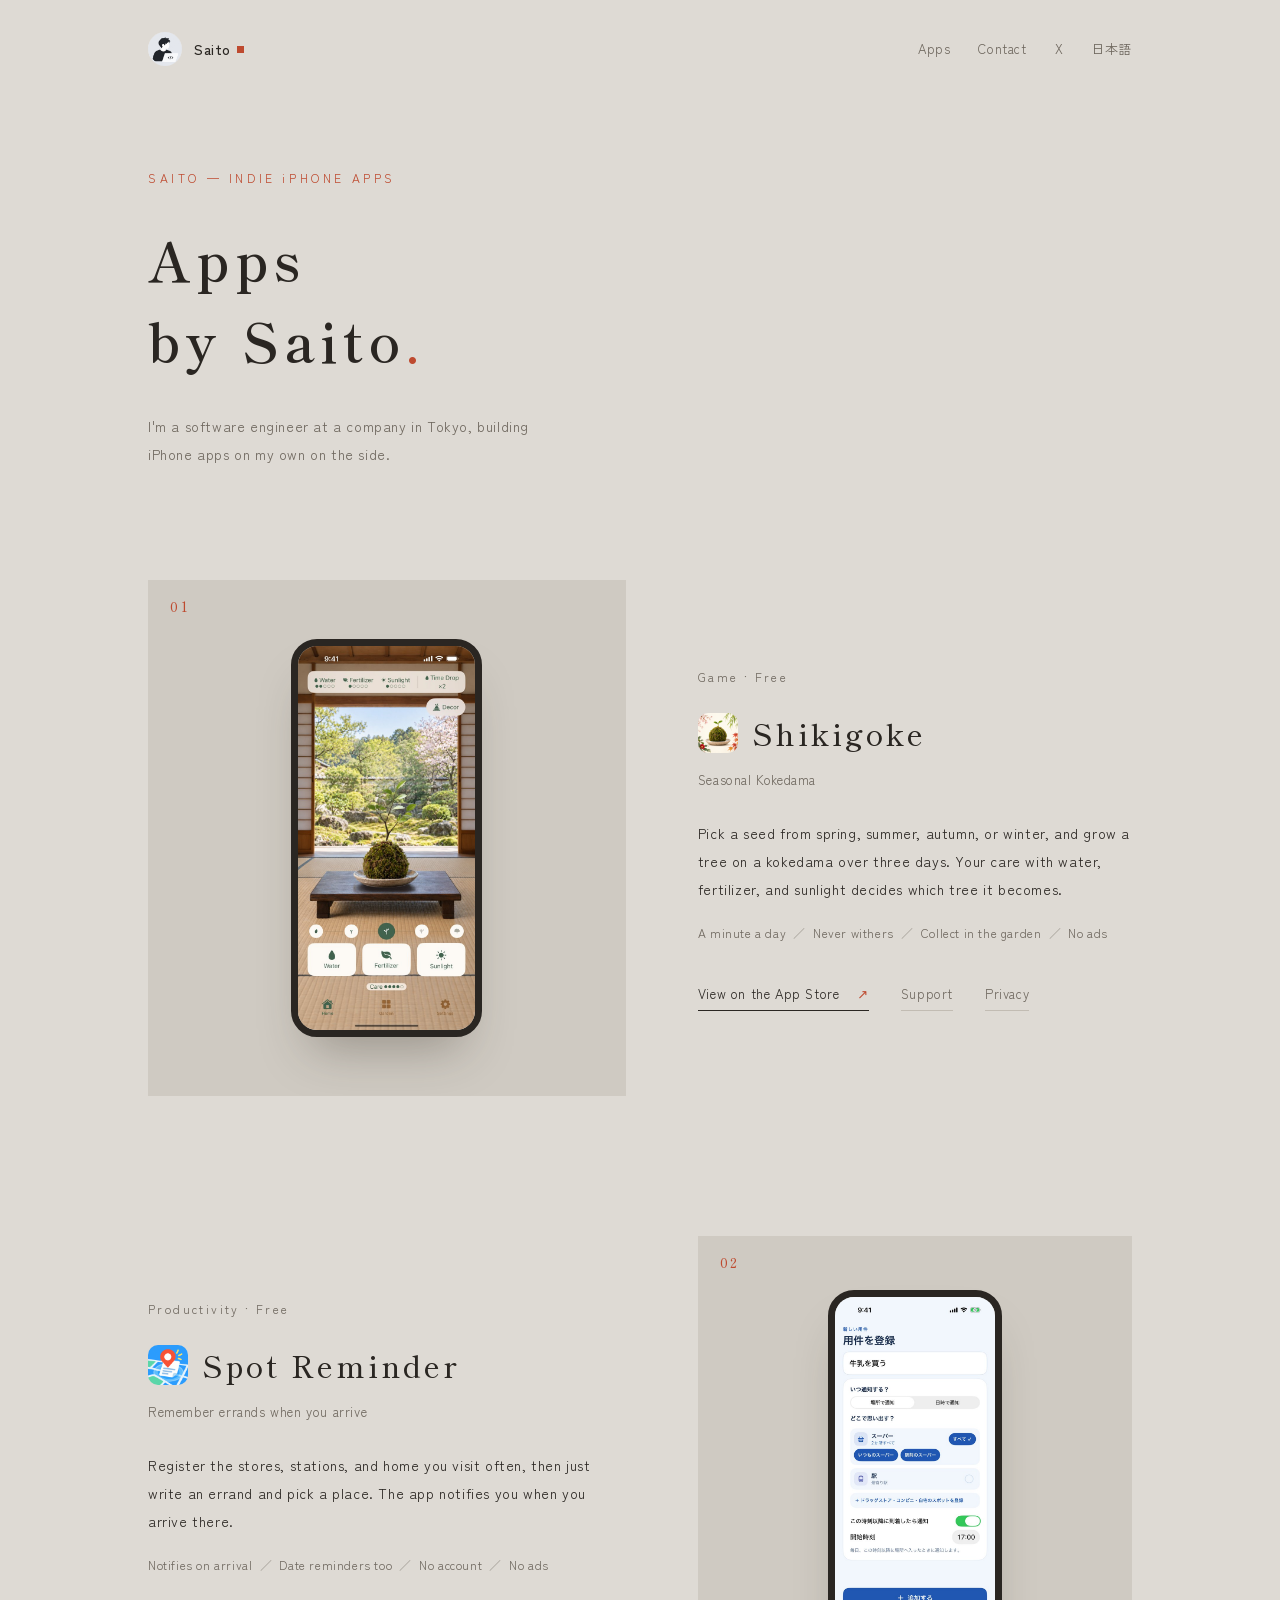
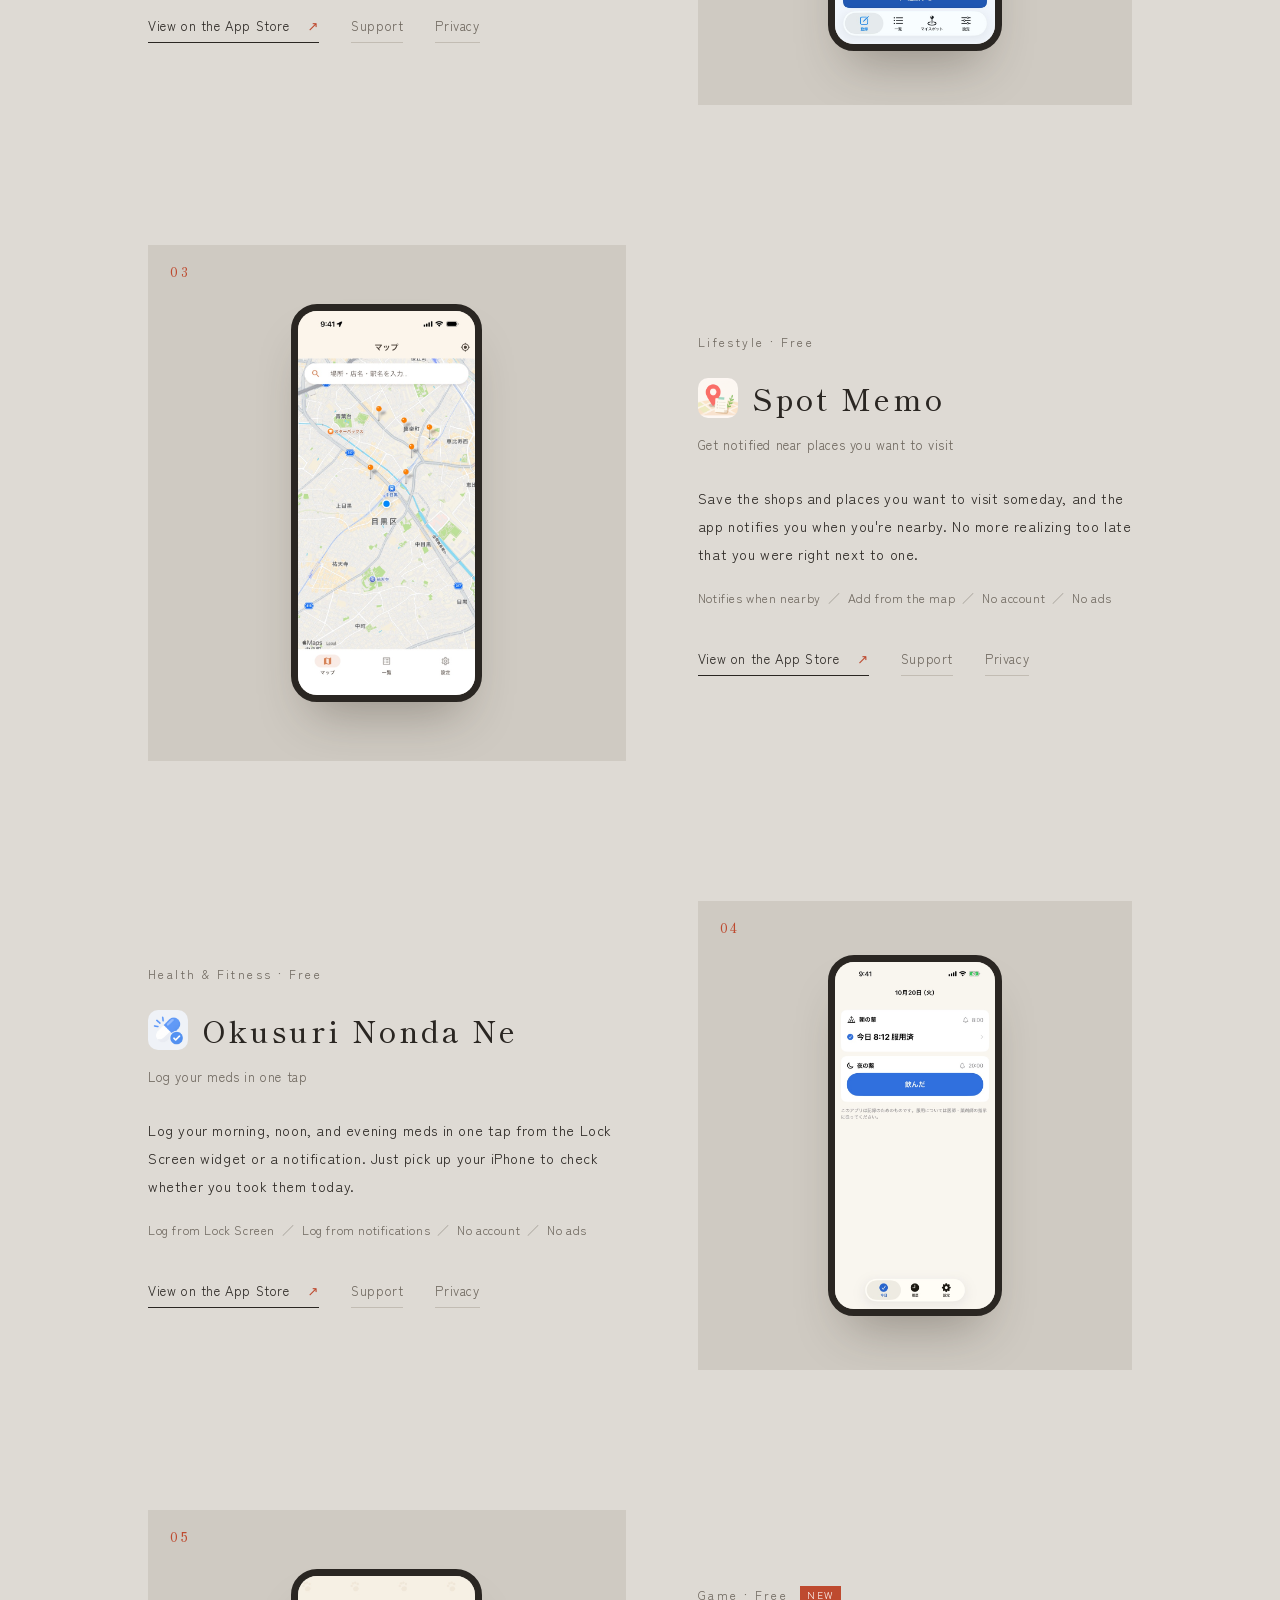
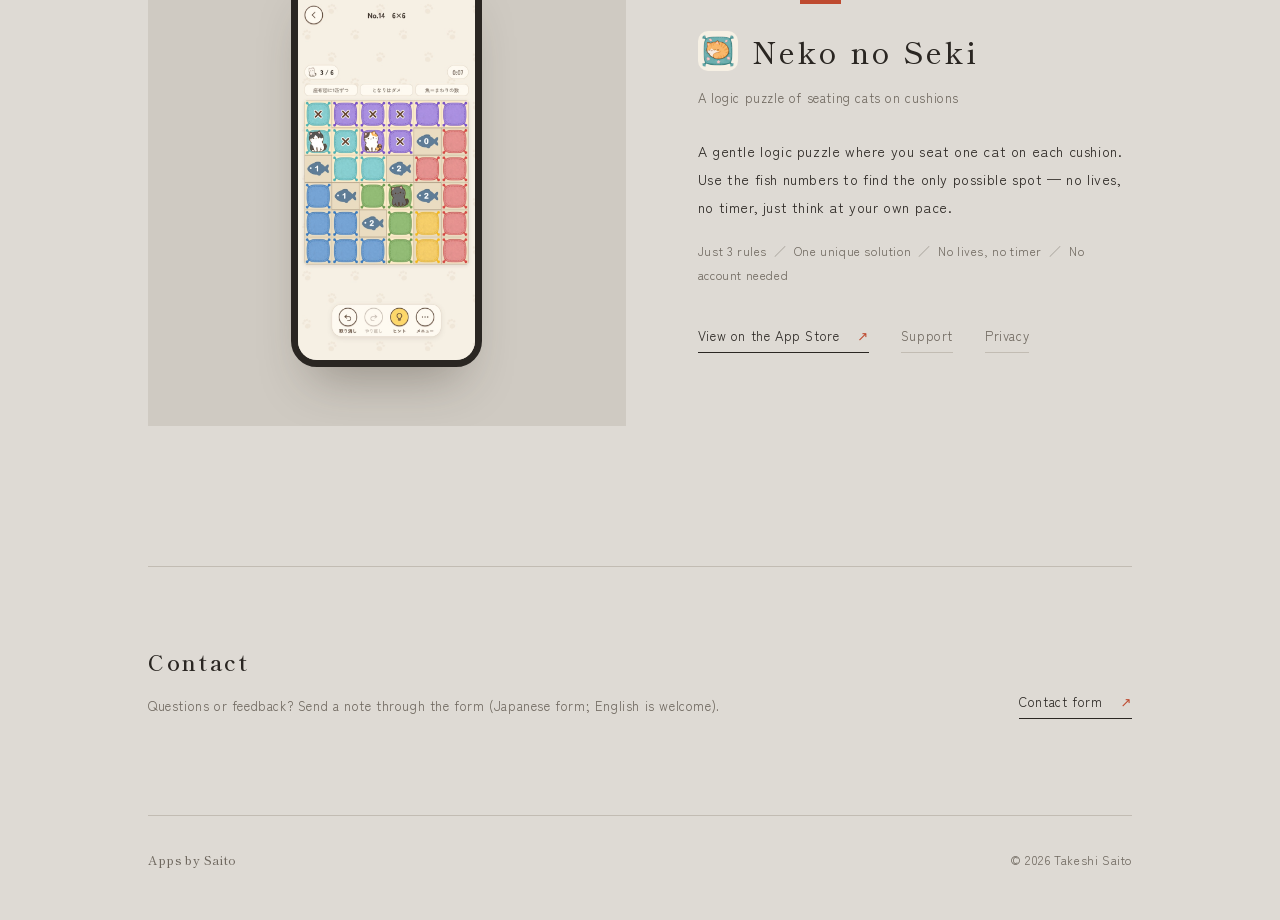
==== commit fe3dc451: "ねこの席の公開に合わせて、アプリ一覧に追加する Co-Authored-By: Claude Opus 5.5 <noreply@anthropic.com>" ====
--- a/en/index.html
+++ b/en/index.html
@@ -88,6 +88,20 @@
         <div class="links"><a href="https://apps.apple.com/jp/app/id6824487497">View on the App Store<span>↗</span></a><a class="sub" href="../okusuri-nonda-ne/">Support</a><a class="sub" href="../okusuri-nonda-ne/privacy/">Privacy</a></div>
       </div>
     </article>
+    <article class="app reveal">
+      <div class="shot">
+        <span class="num mincho">05</span>
+        <img class="phone" src="../images/neko-no-seki_screen_ja.jpg" alt="Neko no Seki screen" loading="lazy">
+      </div>
+      <div class="text">
+        <p class="kind">Game · Free<span class="new" data-until="2026-12-06">NEW</span></p>
+        <h2 class="mincho"><img src="../images/neko-no-seki.png" alt="">Neko no Seki</h2>
+        <p class="sub">A logic puzzle of seating cats on cushions</p>
+        <p class="desc">A gentle logic puzzle where you seat one cat on each cushion. Use the fish numbers to find the only possible spot — no lives, no timer, just think at your own pace.</p>
+        <p class="tags"><span>Just 3 rules</span><span>One unique solution</span><span>No lives, no timer</span><span>No account needed</span></p>
+        <div class="links"><a href="https://apps.apple.com/jp/app/id6827537798">View on the App Store<span>↗</span></a><a class="sub" href="../neko-no-seki/">Support</a><a class="sub" href="../neko-no-seki/privacy/">Privacy</a></div>
+      </div>
+    </article>
   </main>
 
   <section class="contact reveal" id="contact">
